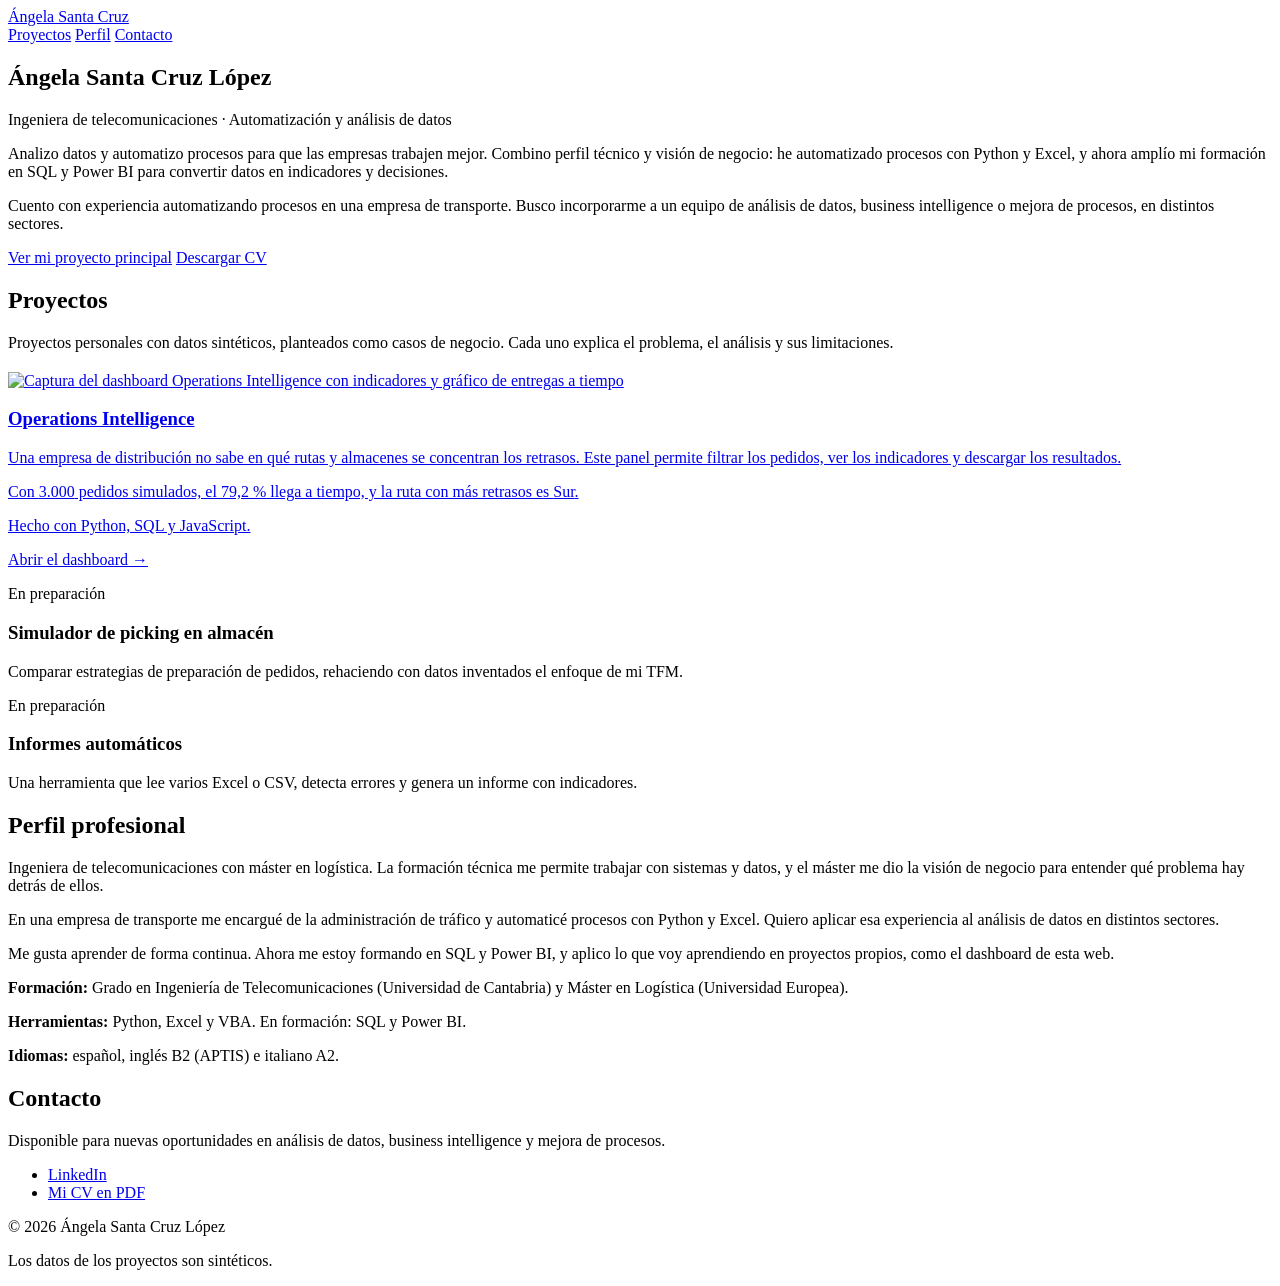
==== index.html @ db22ecf0 "Add files via upload" ====
<!doctype html>
<html lang="es">
<head>
  <meta charset="utf-8">
  <meta name="viewport" content="width=device-width, initial-scale=1">
  <title>Ángela Santa Cruz López · Ingeniera de telecomunicaciones | Análisis de datos y automatización</title>
  <meta name="description" content="Portfolio de Ángela Santa Cruz López: ingeniera de telecomunicaciones con máster en logística. Análisis de datos, automatización de procesos y business intelligence.">
  <link rel="preconnect" href="https://fonts.googleapis.com">
  <link rel="preconnect" href="https://fonts.gstatic.com" crossorigin>
  <link href="https://fonts.googleapis.com/css2?family=Source+Sans+3:wght@400;600;700&display=swap" rel="stylesheet">
  <link rel="stylesheet" href="assets/css/style.css">
</head>
<body>

<header class="top">
  <div class="wrap">
    <a class="brand" href="index.html">Ángela Santa Cruz</a>
    <nav>
      <a href="#proyectos">Proyectos</a>
      <a href="#perfil">Perfil</a>
      <a href="#contacto">Contacto</a>
    </nav>
  </div>
</header>

<main>
  <div class="wrap narrow">

    <section class="intro">
      <!-- Pon tu foto en assets/img/foto.jpg. Si no existe, esta imagen desaparece sola. -->
      <img class="photo" src="assets/img/foto.jpg" alt="Foto de Ángela" onerror="this.remove()">
      <div>
        <h1>Ángela Santa Cruz López</h1>
        <p class="role">Ingeniera de telecomunicaciones · Automatización y análisis de datos</p>
        <p class="lead">Analizo datos y automatizo procesos para que las empresas trabajen mejor. Combino perfil técnico y visión de negocio: he automatizado procesos con Python y Excel, y ahora amplío mi formación en SQL y Power BI para convertir datos en indicadores y decisiones.</p>
        <p>Cuento con experiencia automatizando procesos en una empresa de transporte. Busco incorporarme a un equipo de análisis de datos, business intelligence o mejora de procesos, en distintos sectores.</p>
        <div class="btn-row">
          <a class="btn primary" href="operations.html">Ver mi proyecto principal</a>
          <a class="btn" href="cv.pdf">Descargar CV</a>
        </div>
      </div>
    </section>

    <section class="block" id="proyectos">
      <h2>Proyectos</h2>
      <p class="sub" style="margin-bottom:20px">Proyectos personales con datos sintéticos, planteados como casos de negocio. Cada uno explica el problema, el análisis y sus limitaciones.</p>

      <a class="card featured" href="operations.html">
        <img src="assets/img/dashboard.png" alt="Captura del dashboard Operations Intelligence con indicadores y gráfico de entregas a tiempo">
        <div class="body">
          <h3>Operations Intelligence</h3>
          <p>Una empresa de distribución no sabe en qué rutas y almacenes se concentran los retrasos. Este panel permite filtrar los pedidos, ver los indicadores y descargar los resultados.</p>
          <p>Con <span id="fig-orders">3.000</span> pedidos simulados, el <span id="fig-ontime">79,2 %</span> llega a tiempo, y la ruta con más retrasos es <span id="fig-worst">Sur</span>.</p>
          <p class="tools">Hecho con Python, SQL y JavaScript.</p>
          <p class="more" style="margin-top:12px">Abrir el dashboard →</p>
        </div>
      </a>

      <div class="grid-2">
        <div class="card soon">
          <div class="body">
            <span class="badge">En preparación</span>
            <h3>Simulador de picking en almacén</h3>
            <p class="muted">Comparar estrategias de preparación de pedidos, rehaciendo con datos inventados el enfoque de mi TFM.</p>
          </div>
        </div>
        <div class="card soon">
          <div class="body">
            <span class="badge">En preparación</span>
            <h3>Informes automáticos</h3>
            <p class="muted">Una herramienta que lee varios Excel o CSV, detecta errores y genera un informe con indicadores.</p>
          </div>
        </div>
      </div>
    </section>

    <section class="block" id="perfil">
      <h2>Perfil profesional</h2>
      <div class="prose">
        <p>Ingeniera de telecomunicaciones con máster en logística. La formación técnica me permite trabajar con sistemas y datos, y el máster me dio la visión de negocio para entender qué problema hay detrás de ellos.</p>
        <p>En una empresa de transporte me encargué de la administración de tráfico y automaticé procesos con Python y Excel. Quiero aplicar esa experiencia al análisis de datos en distintos sectores.</p>
        <p>Me gusta aprender de forma continua. Ahora me estoy formando en SQL y Power BI, y aplico lo que voy aprendiendo en proyectos propios, como el dashboard de esta web.</p>
        <p><b>Formación:</b> Grado en Ingeniería de Telecomunicaciones (Universidad de Cantabria) y Máster en Logística (Universidad Europea).</p>
        <p><b>Herramientas:</b> Python, Excel y VBA. En formación: SQL y Power BI.</p>
        <p><b>Idiomas:</b> español, inglés B2 (APTIS) e italiano A2.</p>
      </div>
    </section>

    <section class="block" id="contacto">
      <h2>Contacto</h2>
      <p class="muted" style="margin:0 0 6px">Disponible para nuevas oportunidades en análisis de datos, business intelligence y mejora de procesos.</p>
      <ul class="contact-list">
        <!-- TODO: sustituye los # por tus enlaces reales -->
        <li><a href="#" id="link-linkedin">LinkedIn</a></li>
        <li><a href="cv.pdf">Mi CV en PDF</a></li>
      </ul>
    </section>

  </div>
</main>

<footer>
  <div class="wrap narrow">
    <p>© 2026 Ángela Santa Cruz López</p>
    <p>Los datos de los proyectos son sintéticos.</p>
  </div>
</footer>

<script src="data/orders.js"></script>
<script src="assets/js/home.js"></script>
</body>
</html>
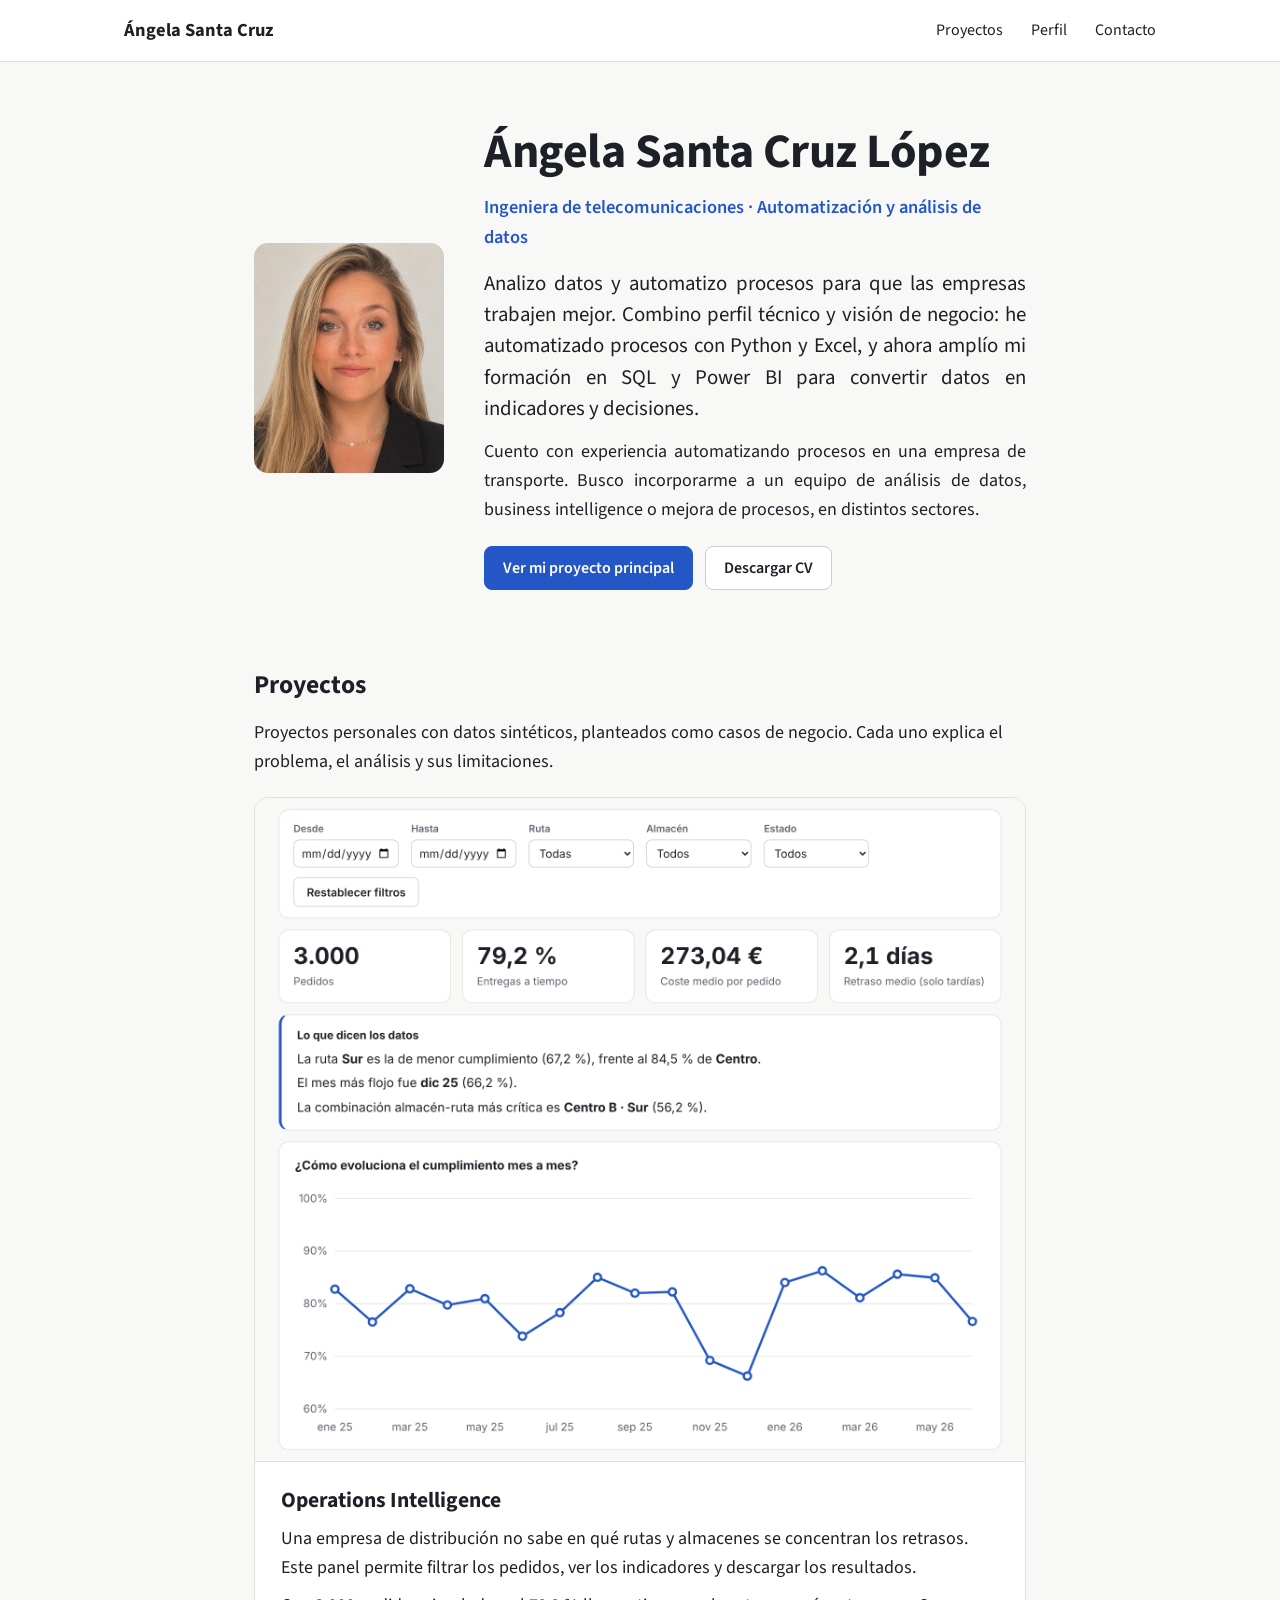
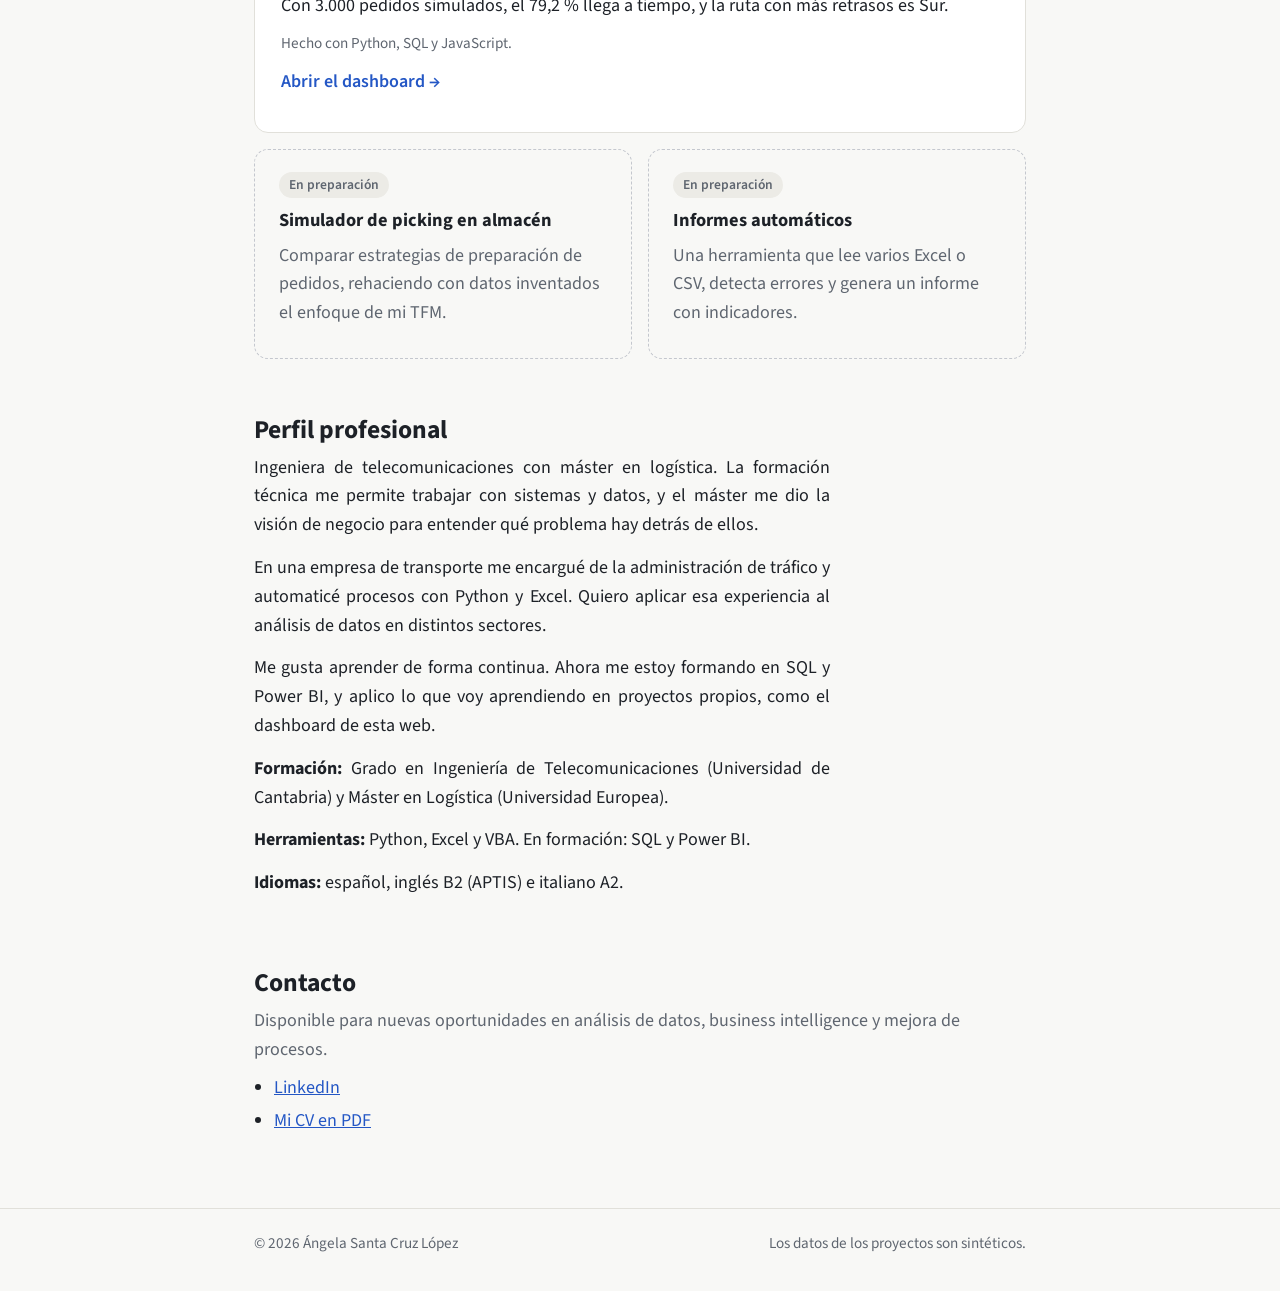
==== commit e7092898: "Add files via upload" ====
--- a/index.html
+++ b/index.html
@@ -8,7 +8,7 @@
   <link rel="preconnect" href="https://fonts.googleapis.com">
   <link rel="preconnect" href="https://fonts.gstatic.com" crossorigin>
   <link href="https://fonts.googleapis.com/css2?family=Source+Sans+3:wght@400;600;700&display=swap" rel="stylesheet">
-  <link rel="stylesheet" href="assets/css/style.css">
+  <link rel="stylesheet" href="style.css">
 </head>
 <body>
 
@@ -27,8 +27,8 @@
   <div class="wrap narrow">
 
     <section class="intro">
-      <!-- Pon tu foto en assets/img/foto.jpg. Si no existe, esta imagen desaparece sola. -->
-      <img class="photo" src="assets/img/foto.jpg" alt="Foto de Ángela" onerror="this.remove()">
+      <!-- Pon tu foto en foto.jpg. Si no existe, esta imagen desaparece sola. -->
+      <img class="photo" src="foto.jpg" alt="Foto de Ángela" onerror="this.remove()">
       <div>
         <h1>Ángela Santa Cruz López</h1>
         <p class="role">Ingeniera de telecomunicaciones · Automatización y análisis de datos</p>
@@ -46,7 +46,7 @@
       <p class="sub" style="margin-bottom:20px">Proyectos personales con datos sintéticos, planteados como casos de negocio. Cada uno explica el problema, el análisis y sus limitaciones.</p>
 
       <a class="card featured" href="operations.html">
-        <img src="assets/img/dashboard.png" alt="Captura del dashboard Operations Intelligence con indicadores y gráfico de entregas a tiempo">
+        <img src="dashboard.png" alt="Captura del dashboard Operations Intelligence con indicadores y gráfico de entregas a tiempo">
         <div class="body">
           <h3>Operations Intelligence</h3>
           <p>Una empresa de distribución no sabe en qué rutas y almacenes se concentran los retrasos. Este panel permite filtrar los pedidos, ver los indicadores y descargar los resultados.</p>
@@ -106,7 +106,7 @@
   </div>
 </footer>
 
-<script src="data/orders.js"></script>
-<script src="assets/js/home.js"></script>
+<script src="orders.js"></script>
+<script src="home.js"></script>
 </body>
 </html>
--- a/style.css
+++ b/style.css
@@ -0,0 +1,175 @@
+/* ============================================================
+   Portfolio · Ángela Santa Cruz
+   Sencillo y legible: una sola familia tipográfica, títulos en
+   frase normal, tarjetas claras. El dashboard sigue el aspecto
+   de un panel de análisis real.
+   ============================================================ */
+
+:root {
+  --bg: #f8f8f6;
+  --card: #ffffff;
+  --ink: #1d2127;
+  --muted: #5f6670;
+  --rule: #e1e0da;
+  --blue: #2457c5;
+  --blue-soft: #e9effb;
+  --orange: #d9532b;
+  --font: "Source Sans 3", "Segoe UI", system-ui, -apple-system, Roboto, Arial, sans-serif;
+}
+
+* { box-sizing: border-box; }
+html { scroll-behavior: smooth; }
+
+body {
+  margin: 0;
+  background: var(--bg);
+  color: var(--ink);
+  font: 18px/1.6 var(--font);
+  -webkit-font-smoothing: antialiased;
+}
+
+a { color: var(--blue); }
+a:hover { text-decoration-thickness: 2px; }
+::selection { background: var(--blue-soft); }
+
+.wrap { max-width: 1080px; margin: 0 auto; padding: 0 24px; }
+.narrow { max-width: 820px; }
+.muted { color: var(--muted); }
+
+/* ---------- Cabecera ---------- */
+.top { background: var(--card); border-bottom: 1px solid var(--rule); }
+.top .wrap {
+  display: flex; align-items: center; justify-content: space-between;
+  gap: 20px; flex-wrap: wrap; padding-top: 16px; padding-bottom: 16px;
+}
+.brand { font-weight: 700; font-size: 1.15rem; color: var(--ink); text-decoration: none; }
+.top nav a {
+  color: var(--ink); text-decoration: none; margin-left: 24px; font-size: 1rem;
+  padding: 4px 0; border-bottom: 2px solid transparent;
+}
+.top nav a:hover, .top nav a[aria-current] { border-bottom-color: var(--blue); }
+
+/* ---------- Botones ---------- */
+.btn {
+  display: inline-block; font: 600 1rem var(--font); text-decoration: none;
+  padding: 10px 18px; border-radius: 8px; border: 1px solid #c9ccd2;
+  background: var(--card); color: var(--ink); cursor: pointer;
+}
+.btn:hover { border-color: var(--ink); }
+.btn.primary { background: var(--blue); border-color: var(--blue); color: #fff; }
+.btn.primary:hover { background: #1b45a0; border-color: #1b45a0; }
+.btn:focus-visible, .field input:focus, .field select:focus { outline: 3px solid #9db8ee; outline-offset: 1px; }
+.btn-row { display: flex; gap: 12px; flex-wrap: wrap; margin-top: 22px; }
+
+/* ---------- Presentación ---------- */
+.intro { display: flex; gap: 40px; align-items: center; padding: 64px 0 24px; }
+.photo { width: 190px; height: 230px; object-fit: cover; border-radius: 14px; flex: none; background: var(--rule); }
+.intro h1 { font-size: clamp(2.2rem, 5vw, 3rem); line-height: 1.1; margin: 0 0 14px; font-weight: 700; letter-spacing: -.01em; }
+.intro .role { font-size: 1.15rem; font-weight: 600; color: var(--blue); margin: 0 0 16px; }
+.intro .lead { font-size: 1.3rem; line-height: 1.5; margin: 0 0 14px; }
+.intro p { margin: 0 0 12px; }
+
+/* Texto justificado en presentación y perfil */
+.intro .lead, .intro p:not(.role), .prose p { text-align: justify; hyphens: auto; -webkit-hyphens: auto; }
+
+/* ---------- Secciones ---------- */
+section.block { padding: 56px 0 0; }
+section.block h2 { font-size: 1.6rem; line-height: 1.2; margin: 0 0 8px; font-weight: 700; }
+section.block > .wrap > p.sub { margin: 0 0 24px; color: var(--muted); }
+
+.card { background: var(--card); border: 1px solid var(--rule); border-radius: 14px; overflow: hidden; }
+.card.featured { display: block; color: inherit; text-decoration: none; transition: box-shadow .15s, border-color .15s; }
+.card.featured:hover { border-color: #b9bec8; box-shadow: 0 6px 24px rgba(20, 30, 50, .08); }
+.card.featured img { display: block; width: 100%; height: auto; border-bottom: 1px solid var(--rule); }
+.card .body { padding: 22px 26px 26px; }
+.card h3 { font-size: 1.35rem; margin: 0 0 6px; font-weight: 700; }
+.card p { margin: 0 0 10px; }
+.card .more { color: var(--blue); font-weight: 600; }
+.card .tools { color: var(--muted); font-size: .95rem; margin: 0; }
+
+.grid-2 { display: grid; grid-template-columns: 1fr 1fr; gap: 16px; margin-top: 16px; }
+.card.soon { background: transparent; border-style: dashed; border-color: #c4c7ce; }
+.card.soon .body { padding: 20px 24px; }
+.card.soon h3 { font-size: 1.15rem; }
+.badge { display: inline-block; font-size: .85rem; font-weight: 600; color: var(--muted); background: #ecebe6; border-radius: 999px; padding: 2px 10px; margin-bottom: 8px; }
+
+.prose p { margin: 0 0 14px; max-width: 64ch; }
+.contact-list { padding-left: 20px; margin: 10px 0 0; }
+.contact-list li { margin: 4px 0; }
+
+footer { margin-top: 72px; border-top: 1px solid var(--rule); padding: 22px 0 36px; color: var(--muted); font-size: .95rem; }
+footer .wrap { display: flex; justify-content: space-between; gap: 16px; flex-wrap: wrap; }
+footer p { margin: 0; }
+
+/* ============================================================
+   DASHBOARD
+   ============================================================ */
+.page-head { padding: 40px 0 8px; }
+.page-head h1 { font-size: clamp(1.9rem, 4vw, 2.5rem); margin: 0 0 12px; font-weight: 700; letter-spacing: -.01em; }
+.page-head p { max-width: 70ch; margin: 0 0 10px; }
+.notice { background: var(--blue-soft); border-radius: 10px; padding: 12px 16px; font-size: .97rem; max-width: 70ch; margin-top: 16px !important; }
+
+.filters {
+  display: flex; flex-wrap: wrap; gap: 14px 18px; align-items: flex-end;
+  padding: 16px 20px; margin-top: 22px;
+  background: var(--card); border: 1px solid var(--rule); border-radius: 14px;
+}
+.field { display: flex; flex-direction: column; gap: 4px; }
+.field label { font-size: .88rem; font-weight: 600; color: var(--muted); }
+.field input, .field select {
+  font: 1rem var(--font); color: var(--ink); background: #fff;
+  border: 1px solid #c9ccd2; border-radius: 8px; padding: 8px 10px; min-width: 150px;
+}
+
+.kpis { display: grid; grid-template-columns: repeat(4, 1fr); gap: 16px; margin-top: 16px; }
+.kpi { background: var(--card); border: 1px solid var(--rule); border-radius: 14px; padding: 18px 20px; }
+.kpi b { display: block; font-size: clamp(1.7rem, 3vw, 2.3rem); font-weight: 700; line-height: 1.1; font-variant-numeric: tabular-nums; }
+.kpi span { display: block; margin-top: 6px; font-size: .95rem; color: var(--muted); }
+
+.insight { margin-top: 16px; background: var(--card); border: 1px solid var(--rule); border-left: 4px solid var(--blue); border-radius: 14px; padding: 16px 22px; }
+.insight h3 { margin: 0 0 8px; font-size: 1rem; }
+.insight p { margin: 0 0 6px; }
+.insight p:last-child { margin: 0; }
+
+.charts { display: grid; grid-template-columns: 1fr 1fr; gap: 16px; margin-top: 16px; }
+.panel { background: var(--card); border: 1px solid var(--rule); border-radius: 14px; padding: 20px 22px 14px; }
+.panel.wide { grid-column: 1 / -1; }
+.panel h3 { font-size: 1.1rem; margin: 0 0 14px; font-weight: 700; }
+.panel svg { width: 100%; height: auto; display: block; overflow: visible; }
+.empty { padding: 40px 0; color: var(--muted); font-style: italic; }
+
+svg .tick { font: 12px var(--font); fill: var(--muted); }
+svg .lab { font: 14px var(--font); fill: var(--ink); }
+svg .val { font: 600 13px var(--font); fill: var(--ink); }
+svg .grid { stroke: #e7e6e1; stroke-width: 1; }
+svg .line { fill: none; stroke: var(--blue); stroke-width: 2.5; stroke-linejoin: round; }
+svg .dot { fill: #fff; stroke: var(--blue); stroke-width: 2.5; }
+svg .dot:hover { fill: var(--blue); }
+svg .track { fill: #eeede8; }
+svg .bar { fill: var(--blue); }
+svg .bar.worst { fill: var(--orange); }
+svg .avg { stroke: var(--ink); stroke-dasharray: 3 3; stroke-width: 1; }
+svg .cell-t { font: 600 13px var(--font); }
+
+.table-wrap { overflow-x: auto; }
+table { border-collapse: collapse; width: 100%; font-size: .95rem; font-variant-numeric: tabular-nums; }
+th { text-align: left; font-weight: 600; color: var(--muted); font-size: .88rem; padding: 8px 14px 8px 0; border-bottom: 2px solid var(--rule); white-space: nowrap; }
+td { padding: 8px 14px 8px 0; border-bottom: 1px solid var(--rule); white-space: nowrap; }
+td.num, th.num { text-align: right; }
+td.late { color: var(--orange); font-weight: 600; }
+.table-actions { display: flex; gap: 12px; flex-wrap: wrap; margin: 16px 0 6px; }
+.count { color: var(--muted); font-weight: 400; font-size: .95rem; margin-left: 8px; }
+
+.method dl { margin: 0; }
+.method dt { font-weight: 700; margin-top: 12px; }
+.method dd { margin: 2px 0 0; color: var(--muted); max-width: 72ch; }
+
+/* ---------- Móvil ---------- */
+@media (max-width: 800px) {
+  body { font-size: 17px; }
+  .intro { flex-direction: column; align-items: flex-start; gap: 22px; padding-top: 36px; }
+  .photo { width: 140px; height: 170px; }
+  .grid-2, .charts { grid-template-columns: 1fr; }
+  .kpis { grid-template-columns: 1fr 1fr; }
+  .top nav a { margin: 0 18px 0 0; }
+}
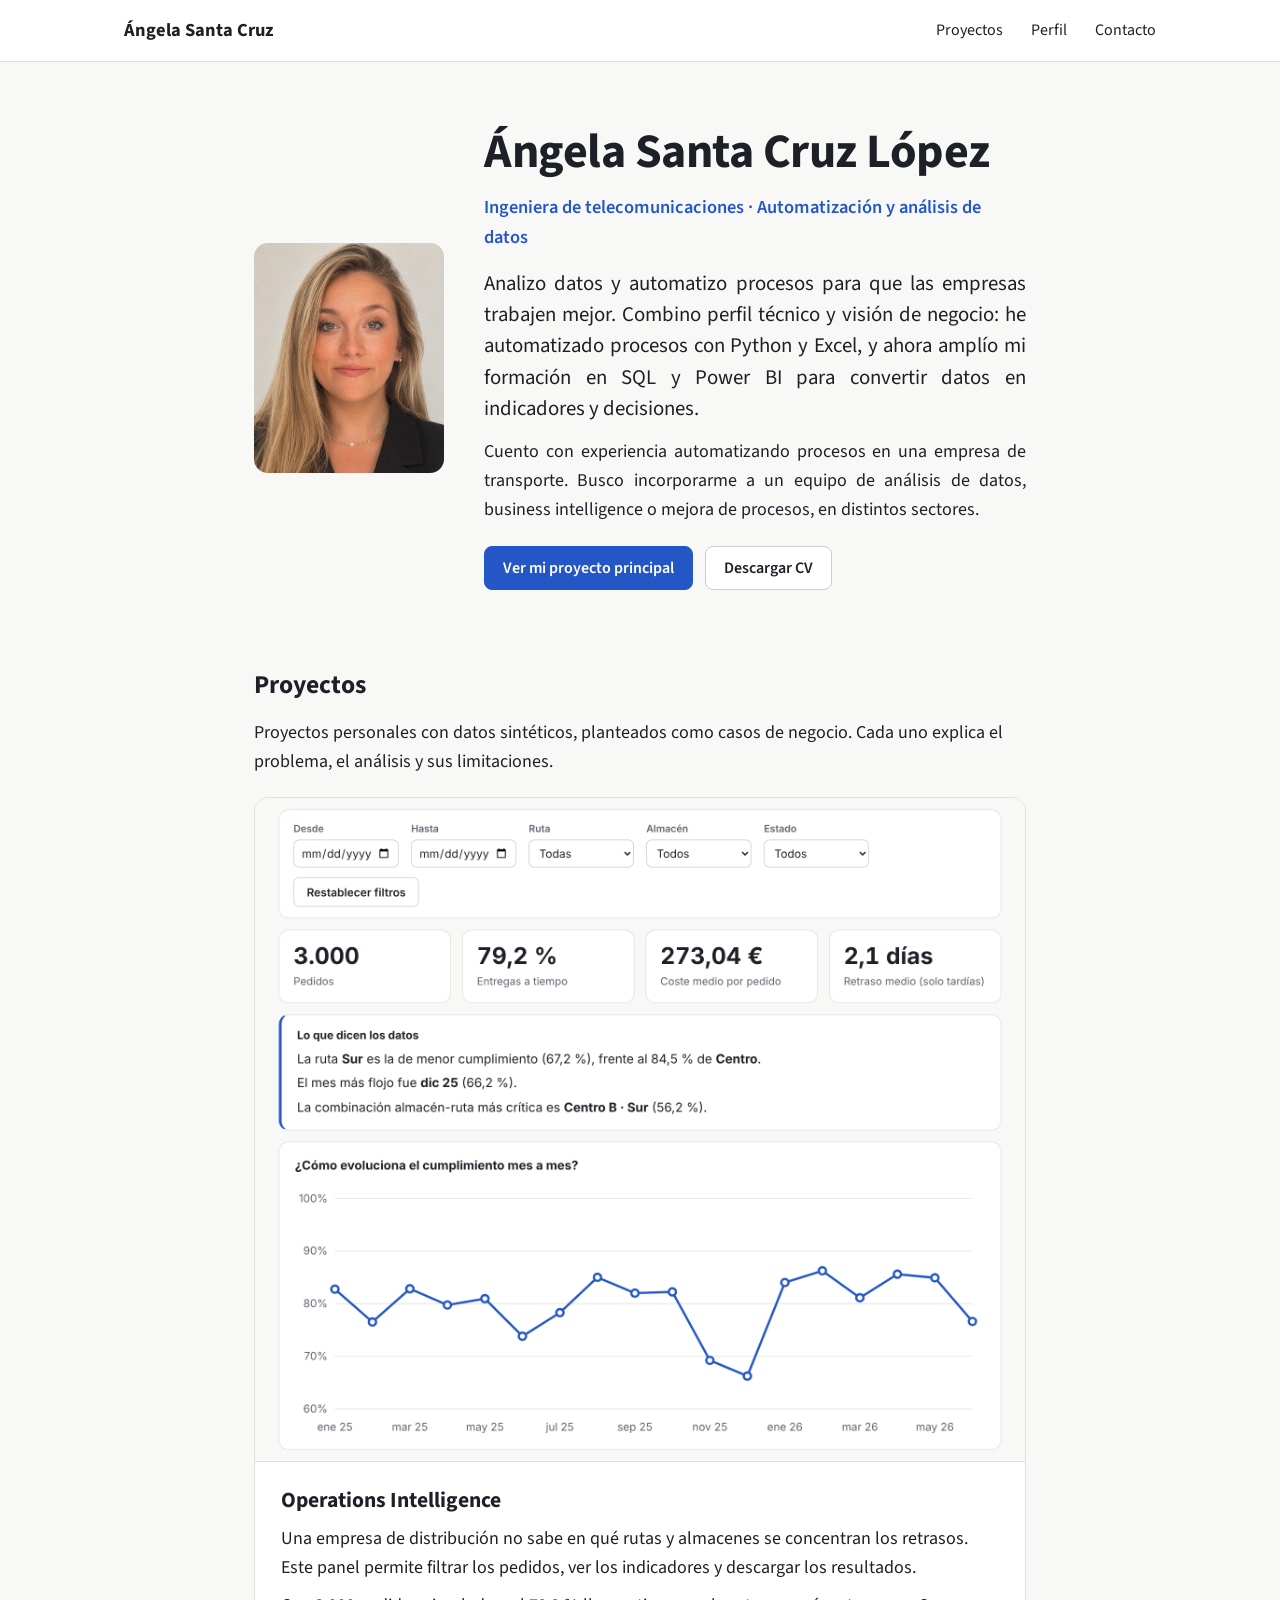
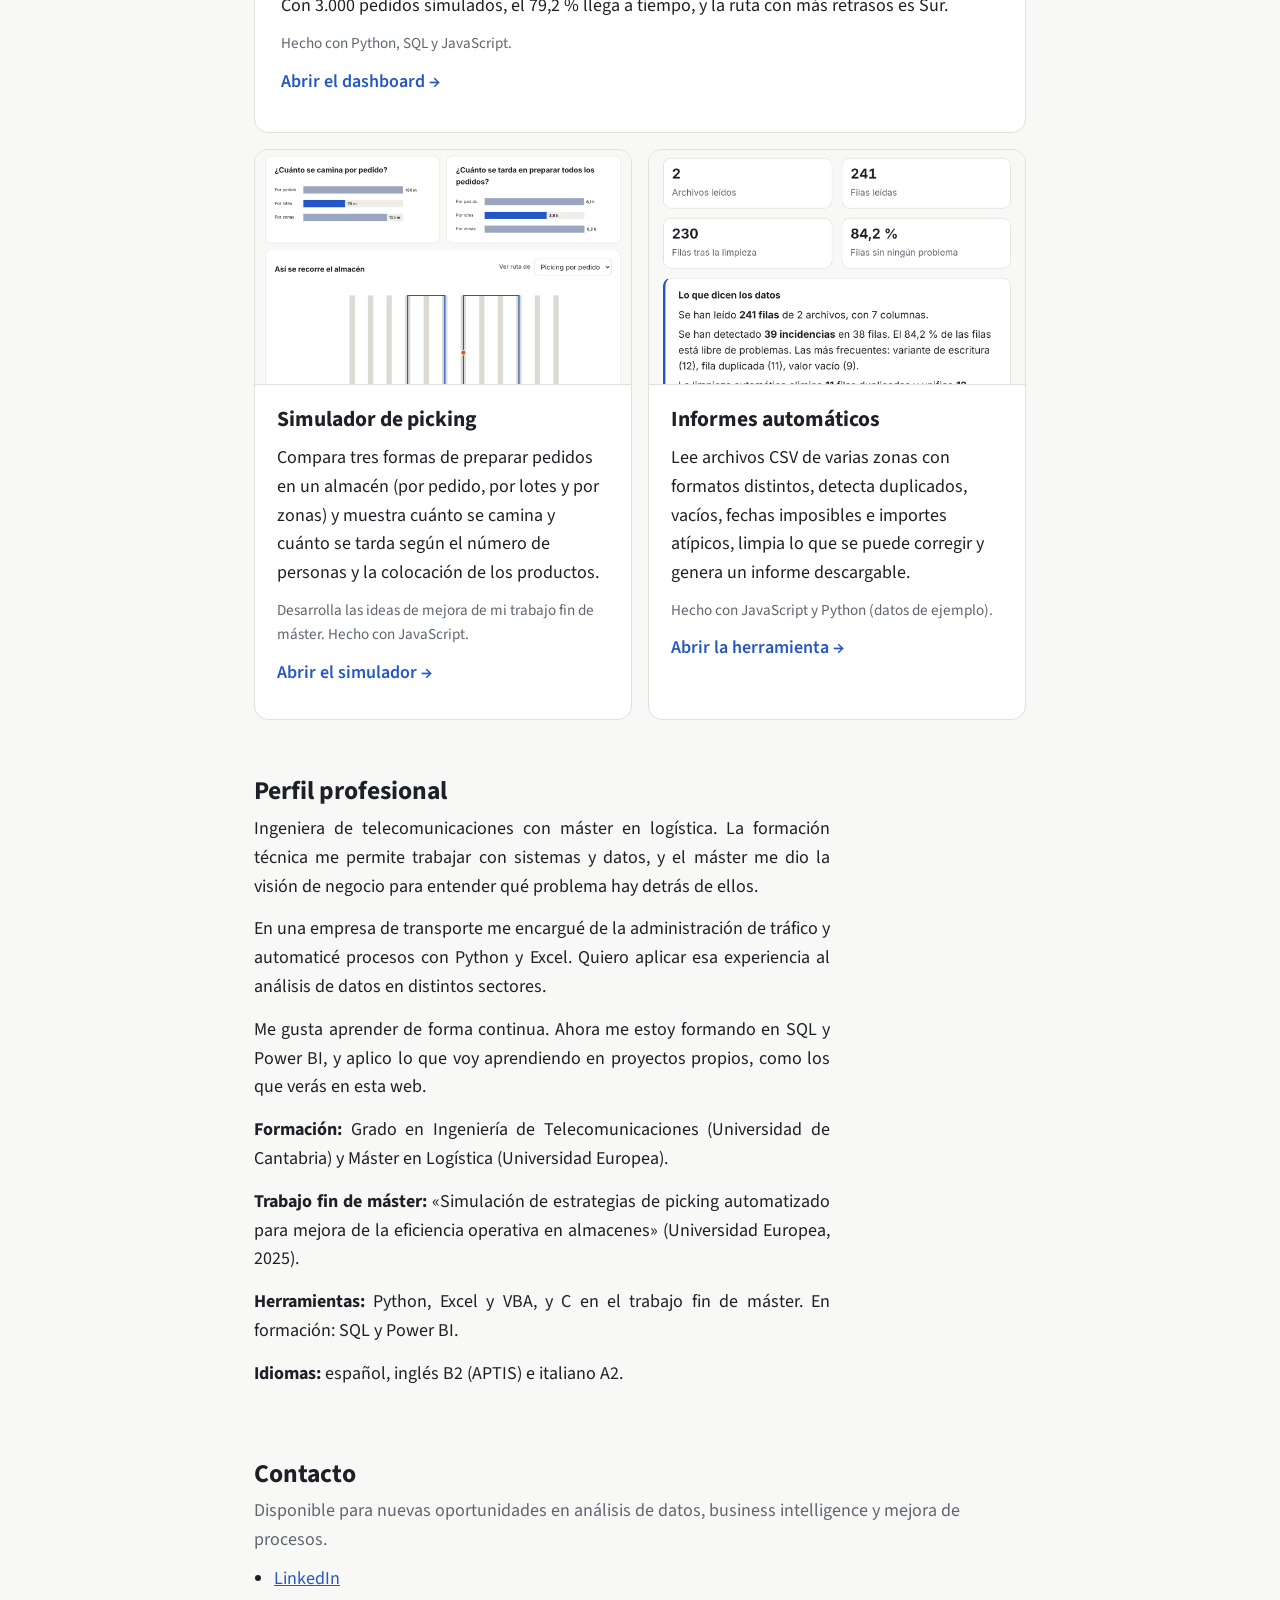
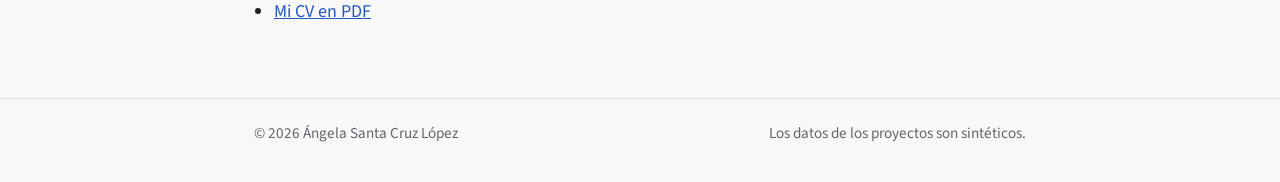
==== commit f3fd1f9a: "Add files via upload" ====
--- a/index.html
+++ b/index.html
@@ -57,20 +57,24 @@
       </a>
 
       <div class="grid-2">
-        <div class="card soon">
+        <a class="card featured" href="picking.html">
+          <img src="picking.png" alt="Captura del simulador de picking con los parámetros y la comparación entre estrategias">
           <div class="body">
-            <span class="badge">En preparación</span>
-            <h3>Simulador de picking en almacén</h3>
-            <p class="muted">Comparar estrategias de preparación de pedidos, rehaciendo con datos inventados el enfoque de mi TFM.</p>
+            <h3>Simulador de picking</h3>
+            <p>Compara tres formas de preparar pedidos en un almacén (por pedido, por lotes y por zonas) y muestra cuánto se camina y cuánto se tarda según el número de personas y la colocación de los productos.</p>
+            <p class="tools">Desarrolla las ideas de mejora de mi trabajo fin de máster. Hecho con JavaScript.</p>
+            <p class="more" style="margin-top:12px">Abrir el simulador →</p>
           </div>
-        </div>
-        <div class="card soon">
+        </a>
+        <a class="card featured" href="informes.html">
+          <img src="informes.png" alt="Captura de la herramienta de informes con el resumen de incidencias detectadas">
           <div class="body">
-            <span class="badge">En preparación</span>
             <h3>Informes automáticos</h3>
-            <p class="muted">Una herramienta que lee varios Excel o CSV, detecta errores y genera un informe con indicadores.</p>
+            <p>Lee archivos CSV de varias zonas con formatos distintos, detecta duplicados, vacíos, fechas imposibles e importes atípicos, limpia lo que se puede corregir y genera un informe descargable.</p>
+            <p class="tools">Hecho con JavaScript y Python (datos de ejemplo).</p>
+            <p class="more" style="margin-top:12px">Abrir la herramienta →</p>
           </div>
-        </div>
+        </a>
       </div>
     </section>
 
@@ -79,9 +83,10 @@
       <div class="prose">
         <p>Ingeniera de telecomunicaciones con máster en logística. La formación técnica me permite trabajar con sistemas y datos, y el máster me dio la visión de negocio para entender qué problema hay detrás de ellos.</p>
         <p>En una empresa de transporte me encargué de la administración de tráfico y automaticé procesos con Python y Excel. Quiero aplicar esa experiencia al análisis de datos en distintos sectores.</p>
-        <p>Me gusta aprender de forma continua. Ahora me estoy formando en SQL y Power BI, y aplico lo que voy aprendiendo en proyectos propios, como el dashboard de esta web.</p>
+        <p>Me gusta aprender de forma continua. Ahora me estoy formando en SQL y Power BI, y aplico lo que voy aprendiendo en proyectos propios, como los que verás en esta web.</p>
         <p><b>Formación:</b> Grado en Ingeniería de Telecomunicaciones (Universidad de Cantabria) y Máster en Logística (Universidad Europea).</p>
-        <p><b>Herramientas:</b> Python, Excel y VBA. En formación: SQL y Power BI.</p>
+        <p><b>Trabajo fin de máster:</b> «Simulación de estrategias de picking automatizado para mejora de la eficiencia operativa en almacenes» (Universidad Europea, 2025).</p>
+        <p><b>Herramientas:</b> Python, Excel y VBA, y C en el trabajo fin de máster. En formación: SQL y Power BI.</p>
         <p><b>Idiomas:</b> español, inglés B2 (APTIS) e italiano A2.</p>
       </div>
     </section>
@@ -90,8 +95,7 @@
       <h2>Contacto</h2>
       <p class="muted" style="margin:0 0 6px">Disponible para nuevas oportunidades en análisis de datos, business intelligence y mejora de procesos.</p>
       <ul class="contact-list">
-        <!-- TODO: sustituye los # por tus enlaces reales -->
-        <li><a href="#" id="link-linkedin">LinkedIn</a></li>
+        <li><a href="https://www.linkedin.com/in/%C3%A1ngela-santa-cruz-95ba89293/" target="_blank" rel="noopener" id="link-linkedin">LinkedIn</a></li>
         <li><a href="cv.pdf">Mi CV en PDF</a></li>
       </ul>
     </section>
--- a/style.css
+++ b/style.css
@@ -173,3 +173,63 @@
   .kpis { grid-template-columns: 1fr 1fr; }
   .top nav a { margin: 0 18px 0 0; }
 }
+
+/* ============================================================
+   Elementos añadidos para los proyectos 2 y 3
+   ============================================================ */
+.small { font-size: .9rem; }
+.panel-head { display: flex; justify-content: space-between; align-items: flex-end; gap: 16px; flex-wrap: wrap; margin-bottom: 10px; }
+.panel-head h3 { margin: 0; }
+.field.inline { flex-direction: row; align-items: center; gap: 10px; }
+.field.inline label { white-space: nowrap; }
+.field input[type="range"] { min-width: 170px; padding: 0; accent-color: var(--blue); }
+.field label b { color: var(--ink); }
+.map { max-width: 600px; margin: 0 auto; }
+svg .bar.base { fill: #9aa6bd; }
+
+/* zona para soltar archivos */
+.drop {
+  display: block; margin-top: 22px; text-align: center; cursor: pointer;
+  background: var(--card); border: 2px dashed #b9bec8; border-radius: 14px; padding: 30px 20px;
+}
+.drop:hover, .drop.over { border-color: var(--blue); background: var(--blue-soft); }
+.drop b { font-size: 1.1rem; display: block; margin-bottom: 4px; }
+.drop input { position: absolute; width: 1px; height: 1px; opacity: 0; }
+.drop:focus-within { outline: 3px solid #9db8ee; outline-offset: 2px; }
+
+.file-list { list-style: none; padding: 0; margin: 12px 0 0; }
+.file-list li { display: flex; justify-content: space-between; gap: 12px; padding: 8px 0; border-bottom: 1px solid var(--rule); font-size: .97rem; }
+.file-list li.bad { color: var(--orange); }
+
+.checks { list-style: none; padding: 0; margin: 0; }
+.checks li { display: grid; grid-template-columns: 26px 1fr auto; gap: 10px; padding: 10px 0; border-bottom: 1px solid var(--rule); align-items: baseline; }
+.checks .ico { font-weight: 700; }
+.checks .ok .ico { color: #2a8a6a; }
+.checks .warn .ico { color: #c08a1a; }
+.checks .err .ico { color: var(--orange); }
+.checks .n { font-variant-numeric: tabular-nums; font-weight: 600; }
+.checks small { display: block; color: var(--muted); font-size: .9rem; }
+
+.report-actions { display: flex; flex-wrap: wrap; gap: 12px; margin: 18px 0 4px; }
+.hidden { display: none !important; }
+td.wrap-cell { white-space: normal; min-width: 180px; }
+.tag { display: inline-block; font-size: .8rem; font-weight: 600; padding: 1px 8px; border-radius: 999px; background: #ecebe6; }
+.tag.err { background: #fbe4dc; color: #a23a18; }
+.tag.warn { background: #f8efd5; color: #7a5710; }
+.prose-list { margin: 8px 0 0; padding-left: 20px; max-width: 72ch; }
+.prose-list li { margin: 6px 0; }
+
+@media print {
+  .top, footer, .filters, .drop, .report-actions, .no-print { display: none !important; }
+  body { background: #fff; font-size: 14px; }
+  .panel, .kpi, .insight { break-inside: avoid; border-color: #ccc; }
+}
+
+.grid-2 .card.featured img { aspect-ratio: 16 / 10; object-fit: cover; object-position: top left; }
+.grid-2 .card.featured .body { padding: 18px 22px 22px; }
+.kpis > * { min-width: 0; }
+.kpi b { overflow-wrap: anywhere; }
+@media (max-width: 800px) {
+  .kpi b { font-size: 1.45rem; }
+  .kpi { padding: 14px 14px; }
+}
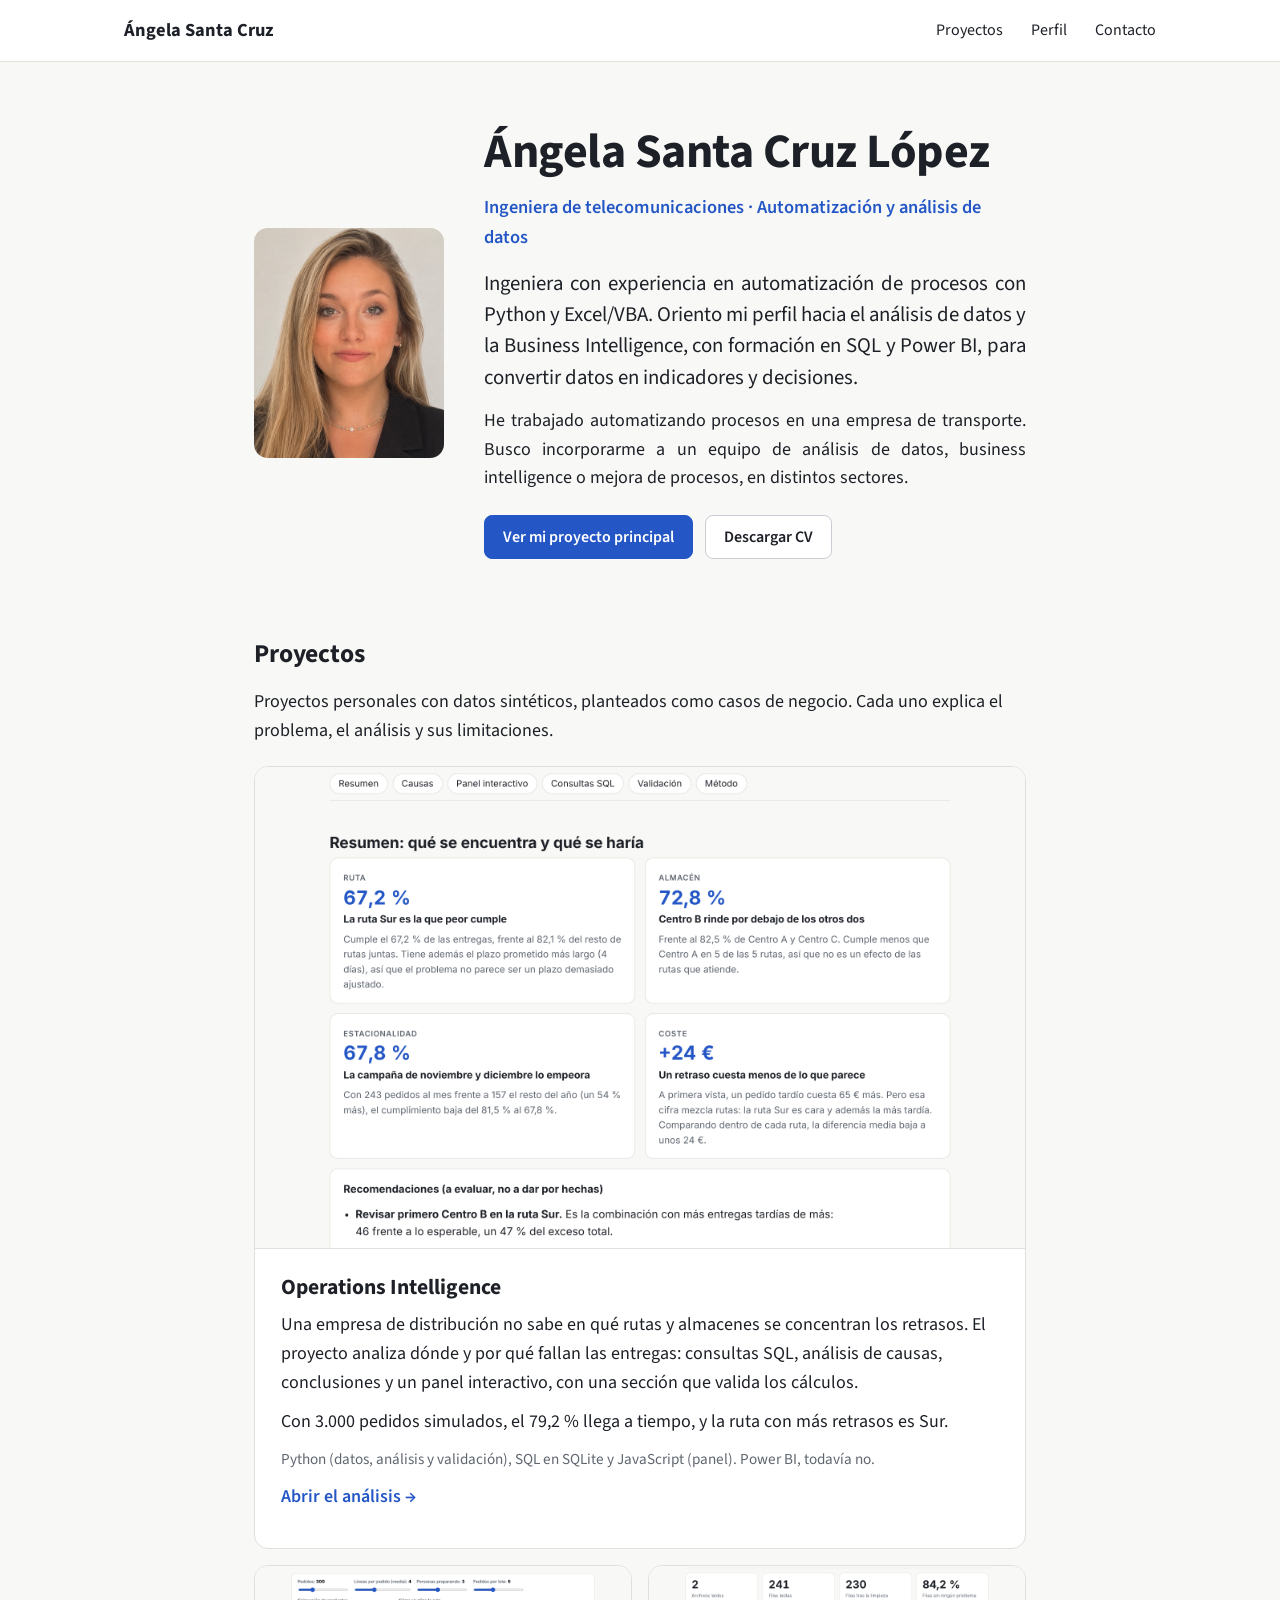
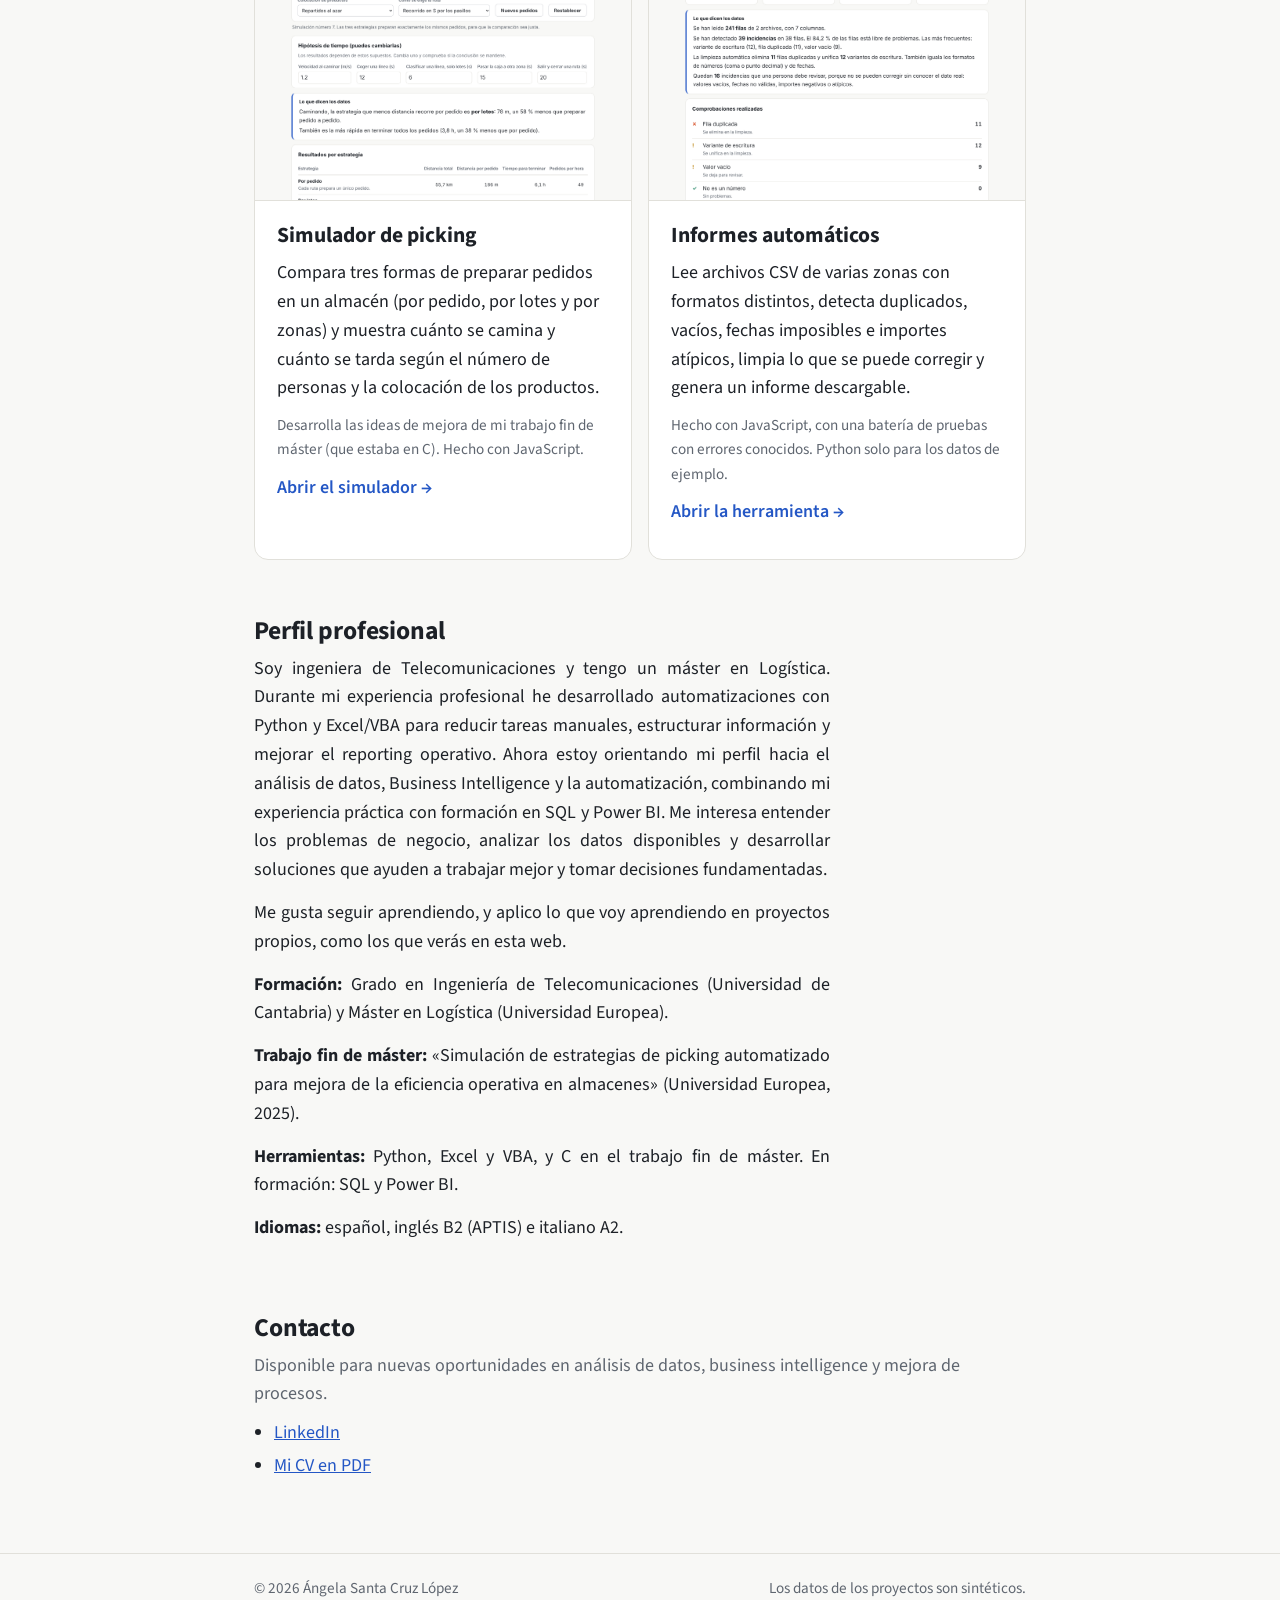
==== commit ee888638: "Add files via upload" ====
--- a/index.html
+++ b/index.html
@@ -32,8 +32,8 @@
       <div>
         <h1>Ángela Santa Cruz López</h1>
         <p class="role">Ingeniera de telecomunicaciones · Automatización y análisis de datos</p>
-        <p class="lead">Analizo datos y automatizo procesos para que las empresas trabajen mejor. Combino perfil técnico y visión de negocio: he automatizado procesos con Python y Excel, y ahora amplío mi formación en SQL y Power BI para convertir datos en indicadores y decisiones.</p>
-        <p>Cuento con experiencia automatizando procesos en una empresa de transporte. Busco incorporarme a un equipo de análisis de datos, business intelligence o mejora de procesos, en distintos sectores.</p>
+        <p class="lead">Ingeniera con experiencia en automatización de procesos con Python y Excel/VBA. Oriento mi perfil hacia el análisis de datos y la Business Intelligence, con formación en SQL y Power BI, para convertir datos en indicadores y decisiones.</p>
+        <p>He trabajado automatizando procesos en una empresa de transporte. Busco incorporarme a un equipo de análisis de datos, business intelligence o mejora de procesos, en distintos sectores.</p>
         <div class="btn-row">
           <a class="btn primary" href="operations.html">Ver mi proyecto principal</a>
           <a class="btn" href="cv.pdf">Descargar CV</a>
@@ -49,10 +49,10 @@
         <img src="dashboard.png" alt="Captura del dashboard Operations Intelligence con indicadores y gráfico de entregas a tiempo">
         <div class="body">
           <h3>Operations Intelligence</h3>
-          <p>Una empresa de distribución no sabe en qué rutas y almacenes se concentran los retrasos. Este panel permite filtrar los pedidos, ver los indicadores y descargar los resultados.</p>
+          <p>Una empresa de distribución no sabe en qué rutas y almacenes se concentran los retrasos. El proyecto analiza dónde y por qué fallan las entregas: consultas SQL, análisis de causas, conclusiones y un panel interactivo, con una sección que valida los cálculos.</p>
           <p>Con <span id="fig-orders">3.000</span> pedidos simulados, el <span id="fig-ontime">79,2 %</span> llega a tiempo, y la ruta con más retrasos es <span id="fig-worst">Sur</span>.</p>
-          <p class="tools">Hecho con Python, SQL y JavaScript.</p>
-          <p class="more" style="margin-top:12px">Abrir el dashboard →</p>
+          <p class="tools">Python (datos, análisis y validación), SQL en SQLite y JavaScript (panel). Power BI, todavía no.</p>
+          <p class="more" style="margin-top:12px">Abrir el análisis →</p>
         </div>
       </a>
 
@@ -62,7 +62,7 @@
           <div class="body">
             <h3>Simulador de picking</h3>
             <p>Compara tres formas de preparar pedidos en un almacén (por pedido, por lotes y por zonas) y muestra cuánto se camina y cuánto se tarda según el número de personas y la colocación de los productos.</p>
-            <p class="tools">Desarrolla las ideas de mejora de mi trabajo fin de máster. Hecho con JavaScript.</p>
+            <p class="tools">Desarrolla las ideas de mejora de mi trabajo fin de máster (que estaba en C). Hecho con JavaScript.</p>
             <p class="more" style="margin-top:12px">Abrir el simulador →</p>
           </div>
         </a>
@@ -71,7 +71,7 @@
           <div class="body">
             <h3>Informes automáticos</h3>
             <p>Lee archivos CSV de varias zonas con formatos distintos, detecta duplicados, vacíos, fechas imposibles e importes atípicos, limpia lo que se puede corregir y genera un informe descargable.</p>
-            <p class="tools">Hecho con JavaScript y Python (datos de ejemplo).</p>
+            <p class="tools">Hecho con JavaScript, con una batería de pruebas con errores conocidos. Python solo para los datos de ejemplo.</p>
             <p class="more" style="margin-top:12px">Abrir la herramienta →</p>
           </div>
         </a>
@@ -81,9 +81,8 @@
     <section class="block" id="perfil">
       <h2>Perfil profesional</h2>
       <div class="prose">
-        <p>Ingeniera de telecomunicaciones con máster en logística. La formación técnica me permite trabajar con sistemas y datos, y el máster me dio la visión de negocio para entender qué problema hay detrás de ellos.</p>
-        <p>En una empresa de transporte me encargué de la administración de tráfico y automaticé procesos con Python y Excel. Quiero aplicar esa experiencia al análisis de datos en distintos sectores.</p>
-        <p>Me gusta aprender de forma continua. Ahora me estoy formando en SQL y Power BI, y aplico lo que voy aprendiendo en proyectos propios, como los que verás en esta web.</p>
+        <p>Soy ingeniera de Telecomunicaciones y tengo un máster en Logística. Durante mi experiencia profesional he desarrollado automatizaciones con Python y Excel/VBA para reducir tareas manuales, estructurar información y mejorar el reporting operativo. Ahora estoy orientando mi perfil hacia el análisis de datos, Business Intelligence y la automatización, combinando mi experiencia práctica con formación en SQL y Power BI. Me interesa entender los problemas de negocio, analizar los datos disponibles y desarrollar soluciones que ayuden a trabajar mejor y tomar decisiones fundamentadas.</p>
+        <p>Me gusta seguir aprendiendo, y aplico lo que voy aprendiendo en proyectos propios, como los que verás en esta web.</p>
         <p><b>Formación:</b> Grado en Ingeniería de Telecomunicaciones (Universidad de Cantabria) y Máster en Logística (Universidad Europea).</p>
         <p><b>Trabajo fin de máster:</b> «Simulación de estrategias de picking automatizado para mejora de la eficiencia operativa en almacenes» (Universidad Europea, 2025).</p>
         <p><b>Herramientas:</b> Python, Excel y VBA, y C en el trabajo fin de máster. En formación: SQL y Power BI.</p>
--- a/style.css
+++ b/style.css
@@ -233,3 +233,40 @@
   .kpi b { font-size: 1.45rem; }
   .kpi { padding: 14px 14px; }
 }
+
+/* ---- Operations Intelligence: análisis ---- */
+.tag.ok { background: #dcf1e8; color: #1d6b50; }
+.chips { display: flex; flex-wrap: wrap; gap: 8px; margin: 18px 0 0; position: sticky; top: 0; z-index: 5; background: var(--bg); padding: 10px 0; border-bottom: 1px solid var(--rule); }
+.chips a { text-decoration: none; padding: 4px 14px; border: 1px solid var(--rule); border-radius: 999px; background: var(--card); font-size: .95rem; color: var(--ink); }
+.chips a:hover { border-color: var(--blue); color: var(--blue); }
+.block { padding-top: 36px; scroll-margin-top: 56px; }
+.block > h2 { font-size: 1.45rem; margin: 0 0 12px; letter-spacing: -.005em; }
+.lead-p { max-width: 74ch; margin: 0 0 16px; text-align: justify; hyphens: auto; }
+.tech { font-size: .97rem; color: var(--muted); max-width: 70ch; }
+.small { font-size: .92rem; }
+.findings { display: grid; grid-template-columns: repeat(2, 1fr); gap: 16px; }
+.finding { background: var(--card); border: 1px solid var(--rule); border-radius: 14px; padding: 18px 22px; min-width: 0; }
+.finding .lab { font-size: .8rem; font-weight: 600; text-transform: uppercase; letter-spacing: .06em; color: var(--muted); }
+.finding b { display: block; font-size: 2rem; line-height: 1.2; color: var(--blue); font-variant-numeric: tabular-nums; }
+.finding h3 { margin: 4px 0 6px; font-size: 1.05rem; }
+.finding p { margin: 0; color: var(--muted); font-size: .98rem; }
+pre.code { background: #1f2430; color: #e7e9ee; border-radius: 10px; padding: 14px 18px; overflow-x: auto; font: 14px/1.55 ui-monospace, "Cascadia Mono", Consolas, Menlo, monospace; margin: 8px 0 14px; }
+pre.code code { font: inherit; }
+code { font-family: ui-monospace, Consolas, Menlo, monospace; font-size: .9em; background: #ecebe6; padding: 1px 5px; border-radius: 4px; }
+pre.code code { background: none; padding: 0; }
+details.query { background: var(--card); border: 1px solid var(--rule); border-radius: 14px; padding: 4px 22px 14px; margin-bottom: 12px; }
+details.query summary { cursor: pointer; font-weight: 700; padding: 12px 0; list-style-position: outside; }
+details.query .qn { display: inline-block; width: 24px; height: 24px; line-height: 24px; text-align: center; border-radius: 50%; background: var(--blue-soft); color: var(--blue); font-size: .85rem; margin-right: 10px; }
+#t-causes td, #t-causes th { padding-right: 10px; }
+@media (max-width: 800px) { .findings { grid-template-columns: 1fr; } .chips { position: static; } }
+.charts > *, .findings > * { min-width: 0; }
+.charts { grid-template-columns: minmax(0,1fr) minmax(0,1fr); }
+@media (max-width: 800px) { .charts { grid-template-columns: minmax(0,1fr); } }
+.filters.flat { background: none; border: 0; padding: 0; box-shadow: none; margin: 0; }
+.field input[type=number] { width: 100%; font: inherit; padding: 6px 8px; border: 1px solid var(--rule); border-radius: 8px; background: #fff; }
+table.dmap td { text-align: center; font-weight: 700; padding: 6px 10px; border: 2px solid var(--card); }
+table.dmap td:first-child { text-align: left; font-weight: 400; background: none; border-bottom: 1px solid var(--rule); }
+table.dmap th { white-space: normal; }
+td.w-single { background: #dbe6fa; color: #1b3f8f; }
+td.w-batch { background: #fbe1d6; color: #9a3a18; }
+td.w-zone { background: #d9efe5; color: #1d6b50; }
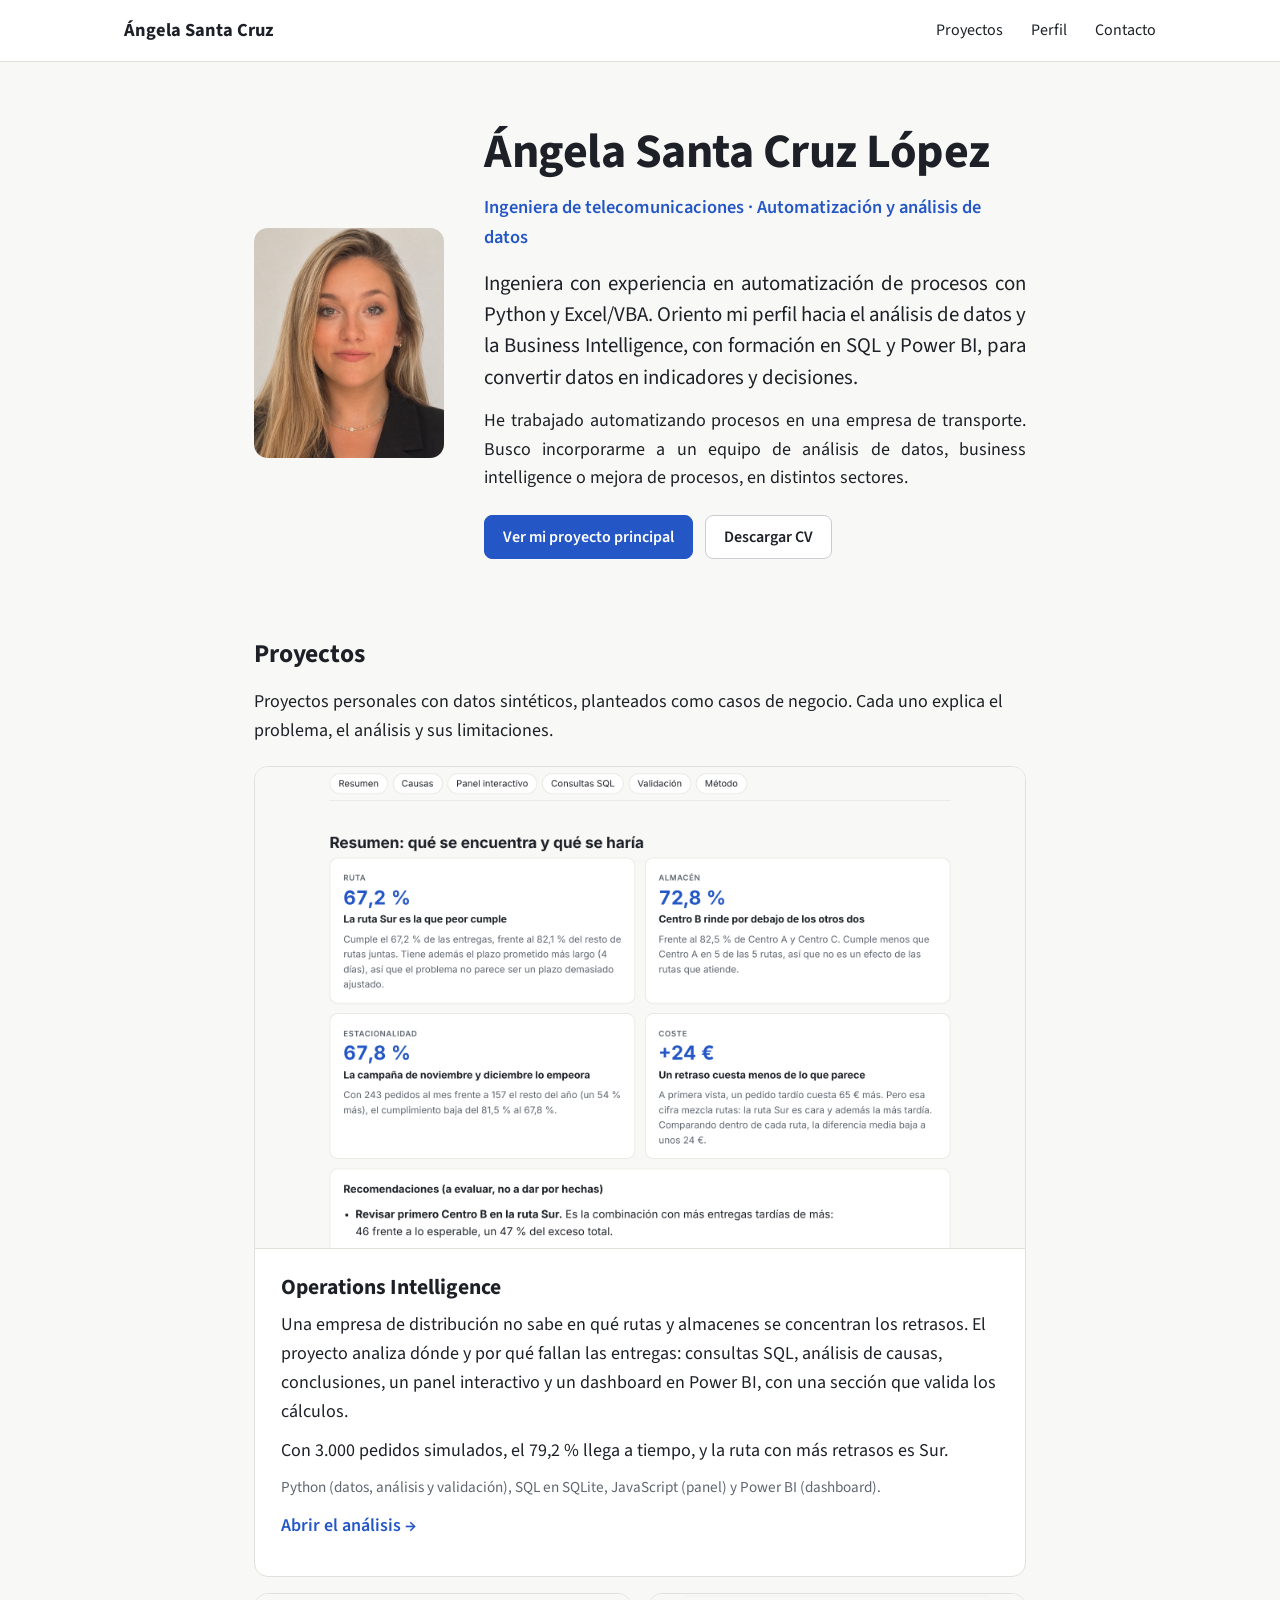
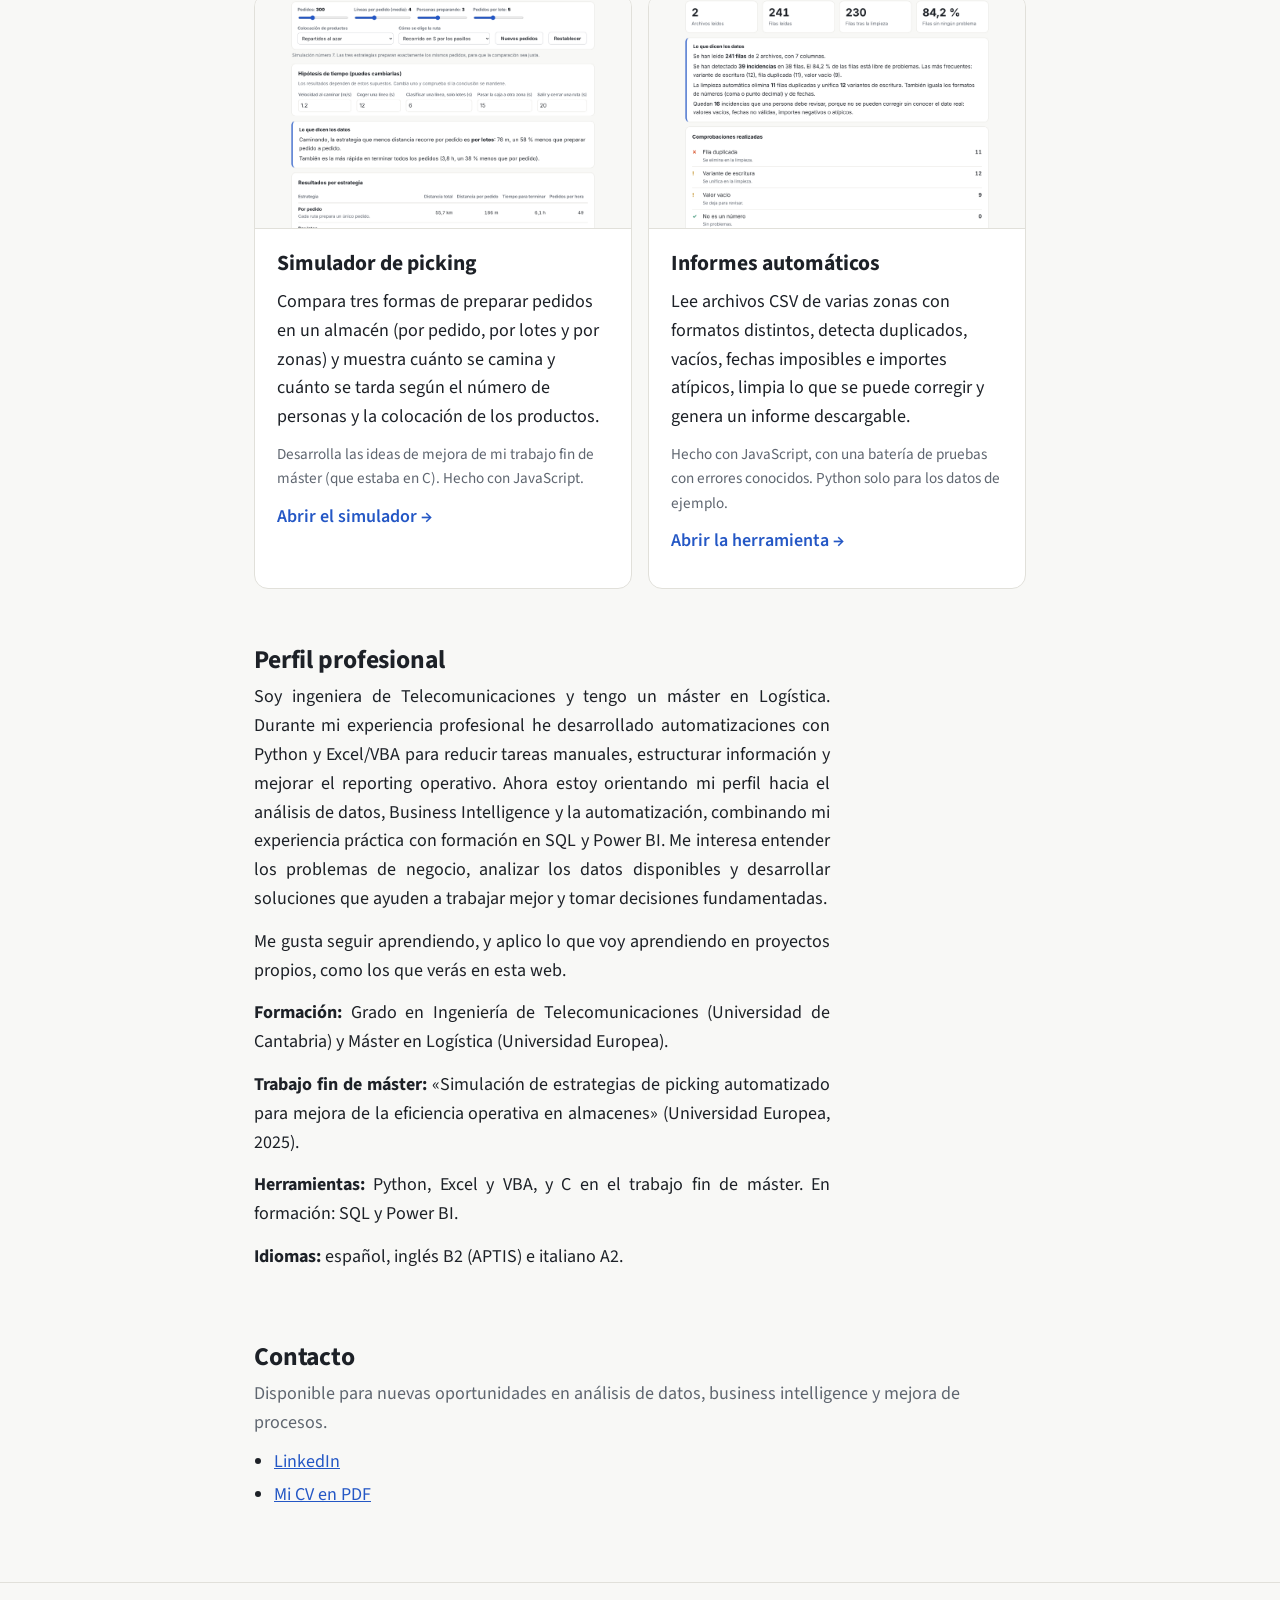
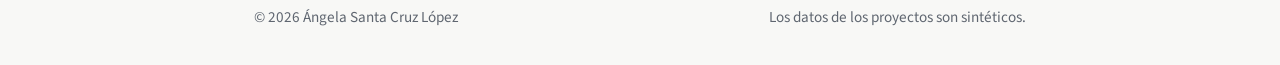
==== commit 8acc7d09: "Add files via upload" ====
--- a/index.html
+++ b/index.html
@@ -49,9 +49,9 @@
         <img src="dashboard.png" alt="Captura del dashboard Operations Intelligence con indicadores y gráfico de entregas a tiempo">
         <div class="body">
           <h3>Operations Intelligence</h3>
-          <p>Una empresa de distribución no sabe en qué rutas y almacenes se concentran los retrasos. El proyecto analiza dónde y por qué fallan las entregas: consultas SQL, análisis de causas, conclusiones y un panel interactivo, con una sección que valida los cálculos.</p>
+          <p>Una empresa de distribución no sabe en qué rutas y almacenes se concentran los retrasos. El proyecto analiza dónde y por qué fallan las entregas: consultas SQL, análisis de causas, conclusiones, un panel interactivo y un dashboard en Power BI, con una sección que valida los cálculos.</p>
           <p>Con <span id="fig-orders">3.000</span> pedidos simulados, el <span id="fig-ontime">79,2 %</span> llega a tiempo, y la ruta con más retrasos es <span id="fig-worst">Sur</span>.</p>
-          <p class="tools">Python (datos, análisis y validación), SQL en SQLite y JavaScript (panel). Power BI, todavía no.</p>
+          <p class="tools">Python (datos, análisis y validación), SQL en SQLite, JavaScript (panel) y Power BI (dashboard).</p>
           <p class="more" style="margin-top:12px">Abrir el análisis →</p>
         </div>
       </a>
--- a/style.css
+++ b/style.css
@@ -270,3 +270,20 @@
 td.w-single { background: #dbe6fa; color: #1b3f8f; }
 td.w-batch { background: #fbe1d6; color: #9a3a18; }
 td.w-zone { background: #d9efe5; color: #1d6b50; }
+.vbadge { display: block; margin: 16px 0 0; padding: 10px 16px; border-radius: 10px; background: #dcf1e8; color: #14573f; text-decoration: none; font-size: .97rem; }
+.vbadge span { text-decoration: underline; margin-left: 6px; white-space: nowrap; }
+.vstrip { display: grid; grid-template-columns: repeat(4, minmax(0,1fr)); gap: 16px; margin: 0 0 18px; }
+.vk { background: var(--card); border: 1px solid var(--rule); border-left: 4px solid #2a8a6a; border-radius: 14px; padding: 14px 18px; }
+.vk b { display: block; font-size: 1.8rem; line-height: 1.2; font-variant-numeric: tabular-nums; }
+.vk span { color: var(--muted); font-size: .93rem; }
+.concl { background: var(--card); border: 1px solid var(--rule); border-radius: 14px; padding: 16px 22px 18px; margin-bottom: 14px; }
+.concl h3 { margin: 0 0 10px; font-size: 1.1rem; }
+.concl .qn { display: inline-block; width: 24px; height: 24px; line-height: 24px; text-align: center; border-radius: 50%; background: var(--blue-soft); color: var(--blue); font-size: .85rem; margin-right: 10px; }
+.c3 { display: grid; grid-template-columns: repeat(3, minmax(0,1fr)); gap: 20px; }
+.c3 b { font-size: .8rem; text-transform: uppercase; letter-spacing: .06em; color: var(--muted); }
+.c3 p { margin: 4px 0 0; font-size: .98rem; }
+@media (max-width: 800px) { .vstrip { grid-template-columns: repeat(2, minmax(0,1fr)); } .c3 { grid-template-columns: 1fr; gap: 12px; } }
+.shots { display: grid; gap: 18px; }
+.shots figure { margin: 0; background: var(--card); border: 1px solid var(--rule); border-radius: 14px; padding: 10px; }
+.shots img { width: 100%; height: auto; display: block; border-radius: 8px; }
+.shots figcaption { color: var(--muted); font-size: .95rem; padding: 8px 6px 2px; }
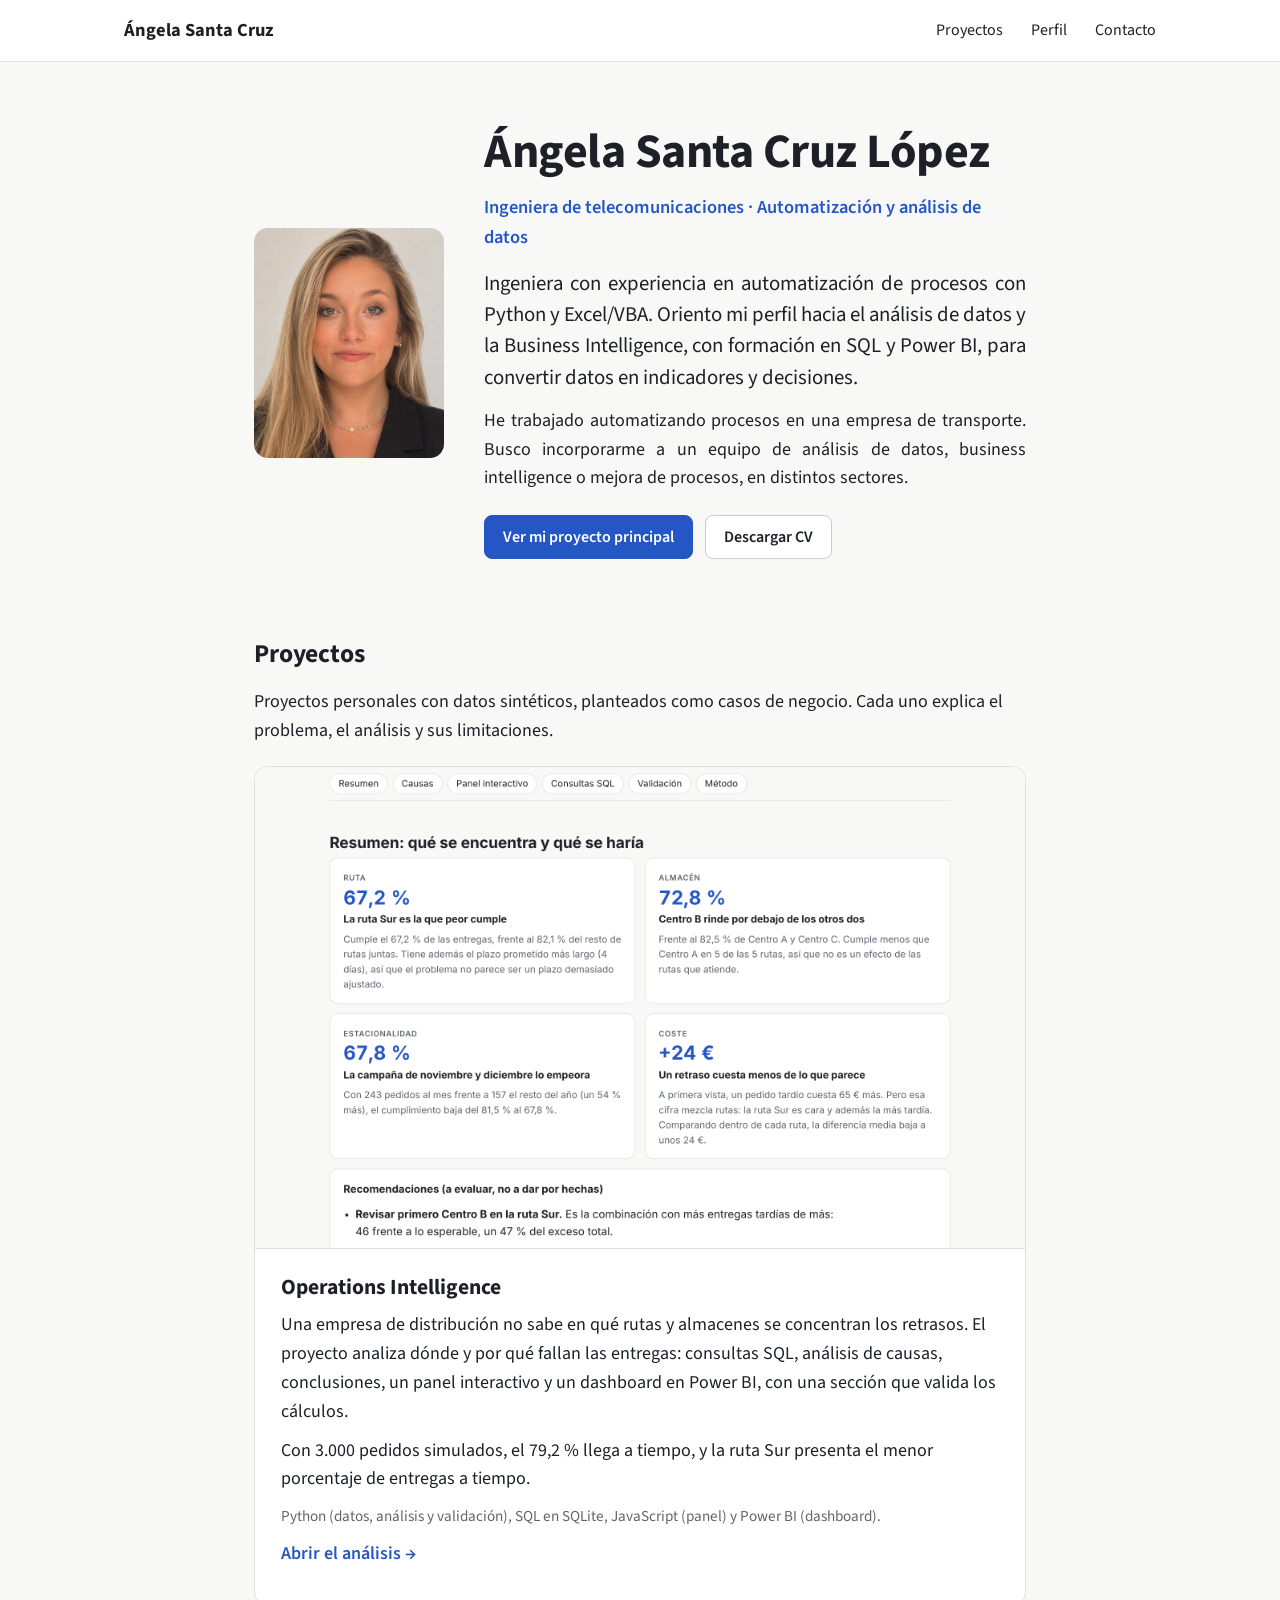
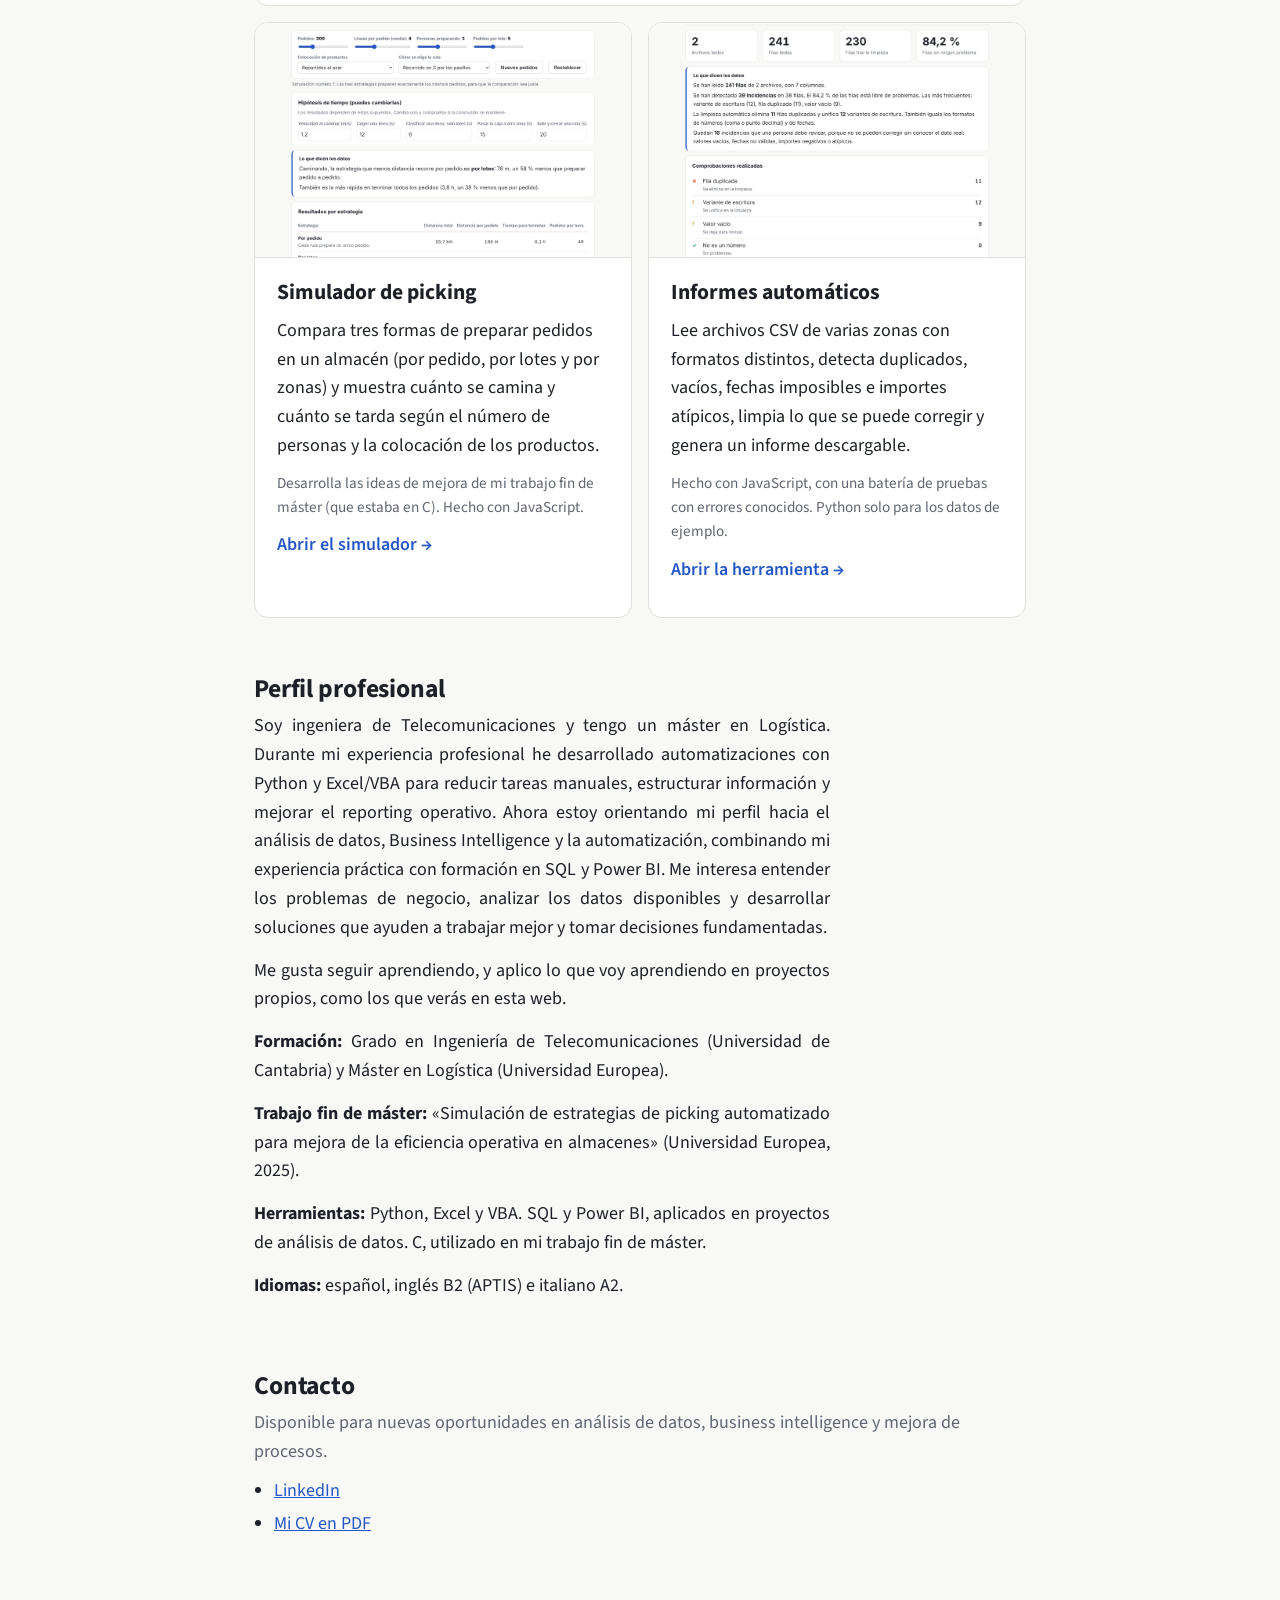
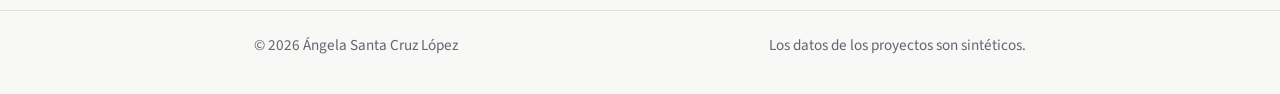
==== commit be1fc9e2: "Add files via upload" ====
--- a/index.html
+++ b/index.html
@@ -50,7 +50,7 @@
         <div class="body">
           <h3>Operations Intelligence</h3>
           <p>Una empresa de distribución no sabe en qué rutas y almacenes se concentran los retrasos. El proyecto analiza dónde y por qué fallan las entregas: consultas SQL, análisis de causas, conclusiones, un panel interactivo y un dashboard en Power BI, con una sección que valida los cálculos.</p>
-          <p>Con <span id="fig-orders">3.000</span> pedidos simulados, el <span id="fig-ontime">79,2 %</span> llega a tiempo, y la ruta con más retrasos es <span id="fig-worst">Sur</span>.</p>
+          <p>Con <span id="fig-orders">3.000</span> pedidos simulados, el <span id="fig-ontime">79,2 %</span> llega a tiempo, y la ruta <span id="fig-worst">Sur</span> presenta el menor porcentaje de entregas a tiempo.</p>
           <p class="tools">Python (datos, análisis y validación), SQL en SQLite, JavaScript (panel) y Power BI (dashboard).</p>
           <p class="more" style="margin-top:12px">Abrir el análisis →</p>
         </div>
@@ -85,7 +85,7 @@
         <p>Me gusta seguir aprendiendo, y aplico lo que voy aprendiendo en proyectos propios, como los que verás en esta web.</p>
         <p><b>Formación:</b> Grado en Ingeniería de Telecomunicaciones (Universidad de Cantabria) y Máster en Logística (Universidad Europea).</p>
         <p><b>Trabajo fin de máster:</b> «Simulación de estrategias de picking automatizado para mejora de la eficiencia operativa en almacenes» (Universidad Europea, 2025).</p>
-        <p><b>Herramientas:</b> Python, Excel y VBA, y C en el trabajo fin de máster. En formación: SQL y Power BI.</p>
+        <p><b>Herramientas:</b> Python, Excel y VBA. SQL y Power BI, aplicados en proyectos de análisis de datos. C, utilizado en mi trabajo fin de máster.</p>
         <p><b>Idiomas:</b> español, inglés B2 (APTIS) e italiano A2.</p>
       </div>
     </section>
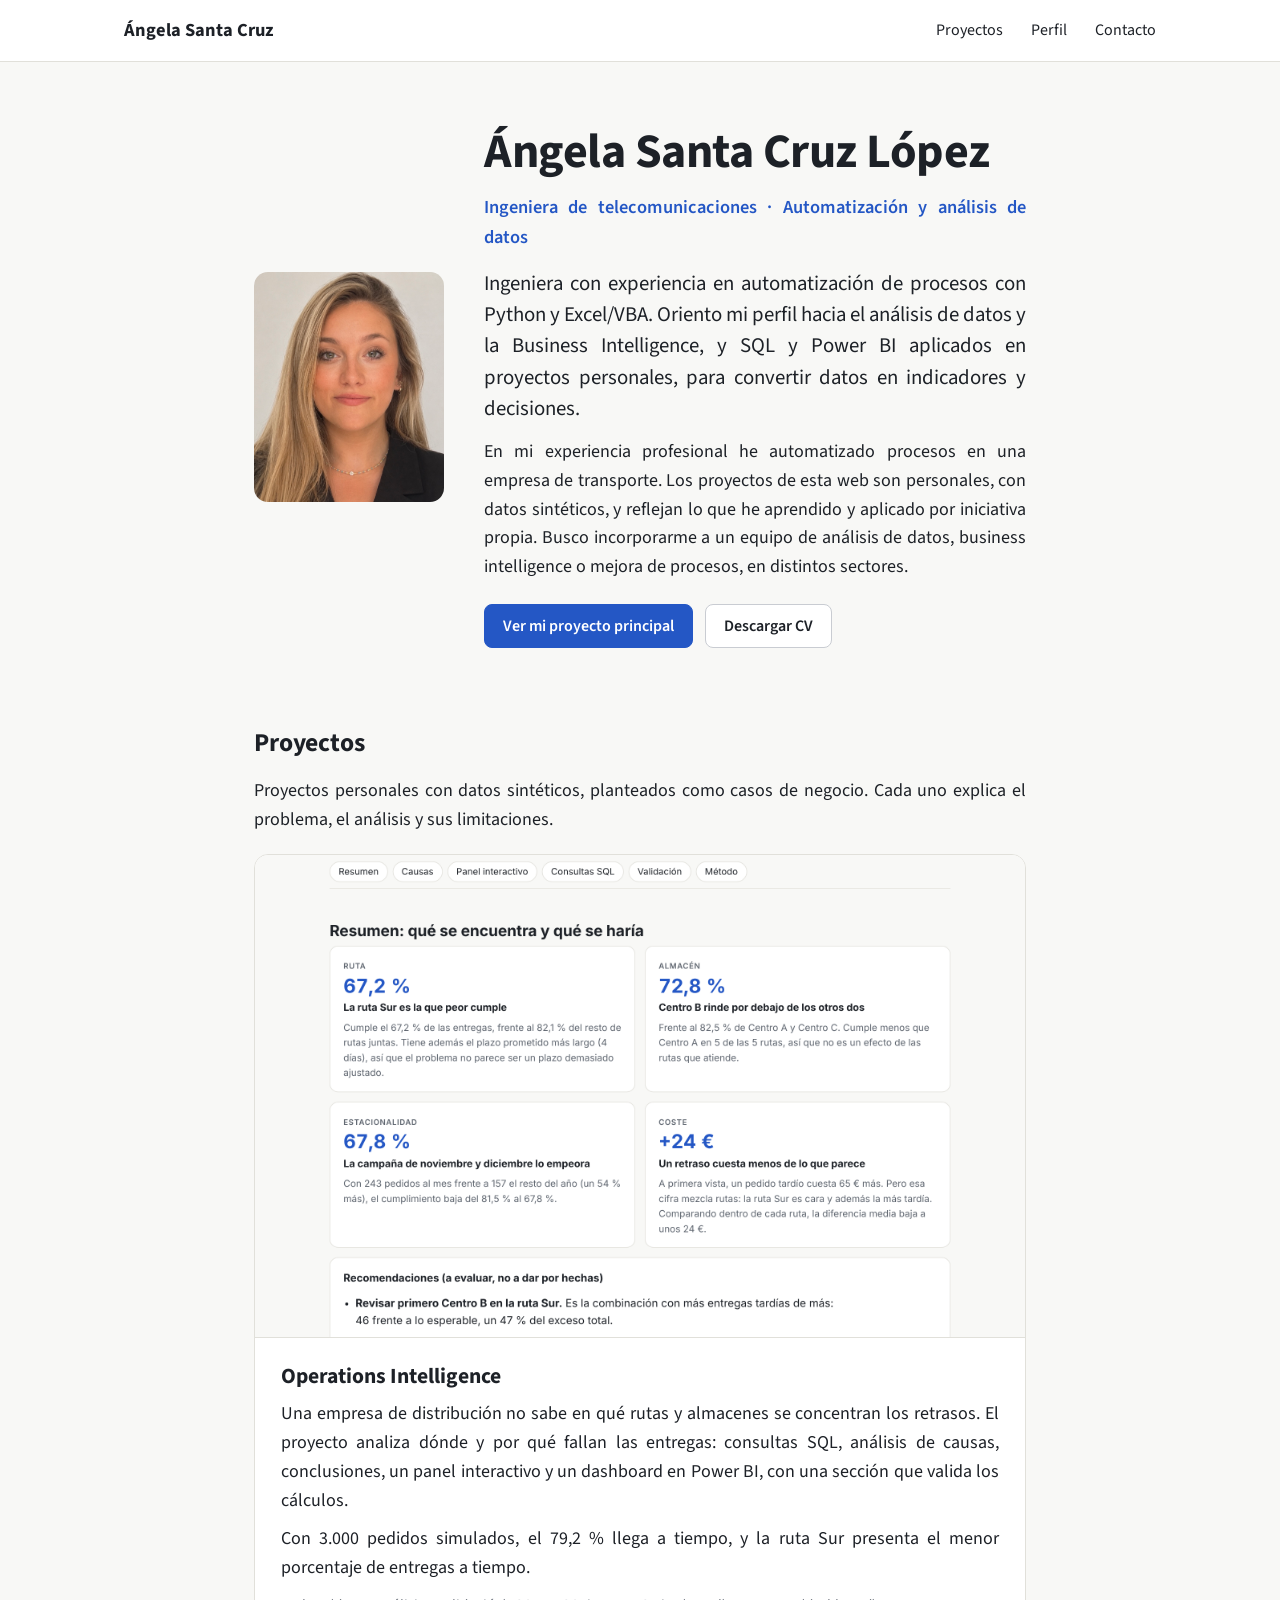
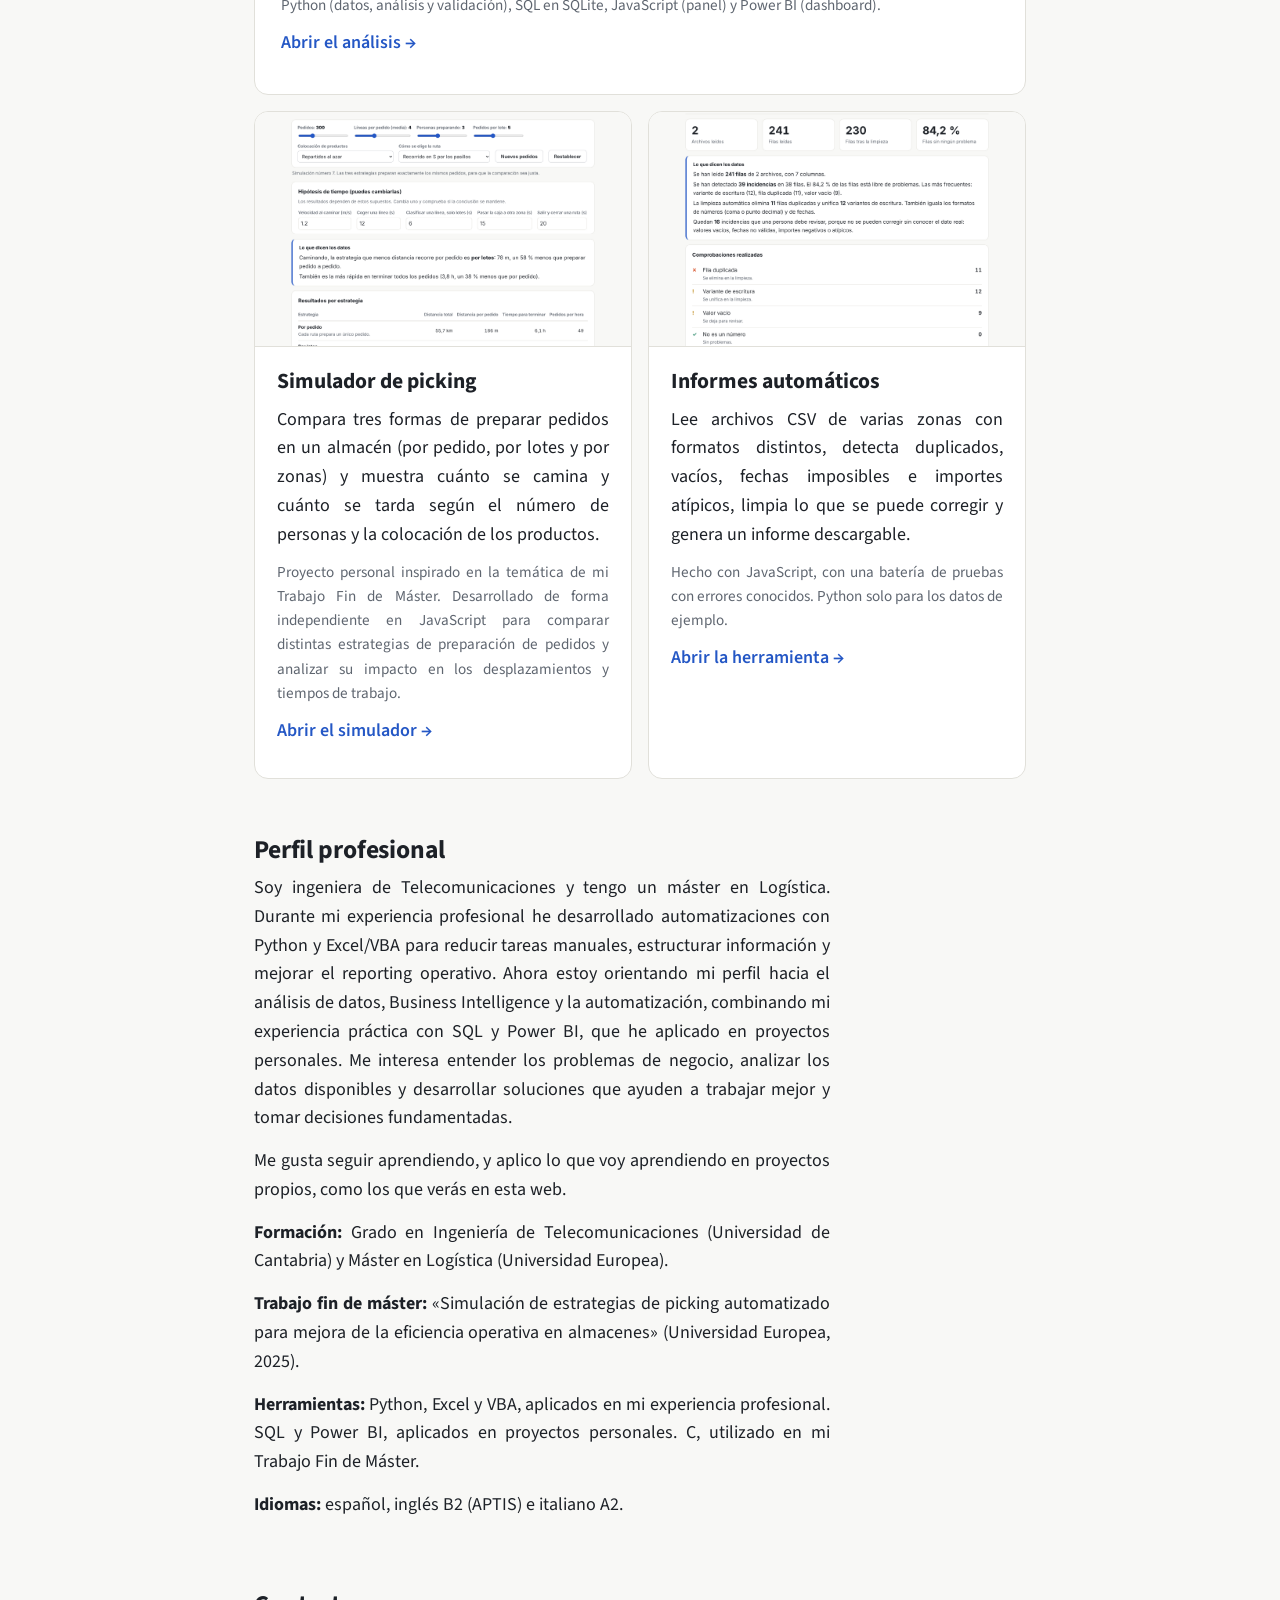
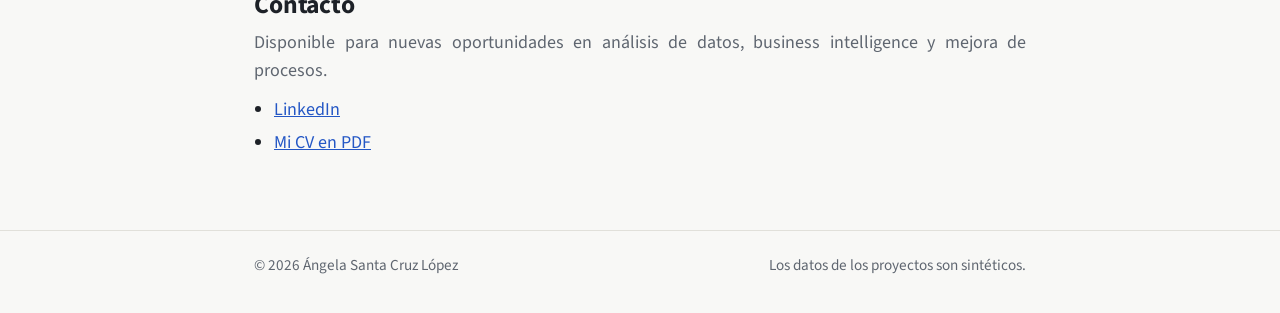
==== commit d29a677e: "Add files via upload" ====
--- a/index.html
+++ b/index.html
@@ -32,8 +32,8 @@
       <div>
         <h1>Ángela Santa Cruz López</h1>
         <p class="role">Ingeniera de telecomunicaciones · Automatización y análisis de datos</p>
-        <p class="lead">Ingeniera con experiencia en automatización de procesos con Python y Excel/VBA. Oriento mi perfil hacia el análisis de datos y la Business Intelligence, con formación en SQL y Power BI, para convertir datos en indicadores y decisiones.</p>
-        <p>He trabajado automatizando procesos en una empresa de transporte. Busco incorporarme a un equipo de análisis de datos, business intelligence o mejora de procesos, en distintos sectores.</p>
+        <p class="lead">Ingeniera con experiencia en automatización de procesos con Python y Excel/VBA. Oriento mi perfil hacia el análisis de datos y la Business Intelligence, y SQL y Power BI aplicados en proyectos personales, para convertir datos en indicadores y decisiones.</p>
+        <p>En mi experiencia profesional he automatizado procesos en una empresa de transporte. Los proyectos de esta web son personales, con datos sintéticos, y reflejan lo que he aprendido y aplicado por iniciativa propia. Busco incorporarme a un equipo de análisis de datos, business intelligence o mejora de procesos, en distintos sectores.</p>
         <div class="btn-row">
           <a class="btn primary" href="operations.html">Ver mi proyecto principal</a>
           <a class="btn" href="cv.pdf">Descargar CV</a>
@@ -62,7 +62,7 @@
           <div class="body">
             <h3>Simulador de picking</h3>
             <p>Compara tres formas de preparar pedidos en un almacén (por pedido, por lotes y por zonas) y muestra cuánto se camina y cuánto se tarda según el número de personas y la colocación de los productos.</p>
-            <p class="tools">Desarrolla las ideas de mejora de mi trabajo fin de máster (que estaba en C). Hecho con JavaScript.</p>
+            <p class="tools">Proyecto personal inspirado en la temática de mi Trabajo Fin de Máster. Desarrollado de forma independiente en JavaScript para comparar distintas estrategias de preparación de pedidos y analizar su impacto en los desplazamientos y tiempos de trabajo.</p>
             <p class="more" style="margin-top:12px">Abrir el simulador →</p>
           </div>
         </a>
@@ -81,11 +81,11 @@
     <section class="block" id="perfil">
       <h2>Perfil profesional</h2>
       <div class="prose">
-        <p>Soy ingeniera de Telecomunicaciones y tengo un máster en Logística. Durante mi experiencia profesional he desarrollado automatizaciones con Python y Excel/VBA para reducir tareas manuales, estructurar información y mejorar el reporting operativo. Ahora estoy orientando mi perfil hacia el análisis de datos, Business Intelligence y la automatización, combinando mi experiencia práctica con formación en SQL y Power BI. Me interesa entender los problemas de negocio, analizar los datos disponibles y desarrollar soluciones que ayuden a trabajar mejor y tomar decisiones fundamentadas.</p>
+        <p>Soy ingeniera de Telecomunicaciones y tengo un máster en Logística. Durante mi experiencia profesional he desarrollado automatizaciones con Python y Excel/VBA para reducir tareas manuales, estructurar información y mejorar el reporting operativo. Ahora estoy orientando mi perfil hacia el análisis de datos, Business Intelligence y la automatización, combinando mi experiencia práctica con SQL y Power BI, que he aplicado en proyectos personales. Me interesa entender los problemas de negocio, analizar los datos disponibles y desarrollar soluciones que ayuden a trabajar mejor y tomar decisiones fundamentadas.</p>
         <p>Me gusta seguir aprendiendo, y aplico lo que voy aprendiendo en proyectos propios, como los que verás en esta web.</p>
         <p><b>Formación:</b> Grado en Ingeniería de Telecomunicaciones (Universidad de Cantabria) y Máster en Logística (Universidad Europea).</p>
         <p><b>Trabajo fin de máster:</b> «Simulación de estrategias de picking automatizado para mejora de la eficiencia operativa en almacenes» (Universidad Europea, 2025).</p>
-        <p><b>Herramientas:</b> Python, Excel y VBA. SQL y Power BI, aplicados en proyectos de análisis de datos. C, utilizado en mi trabajo fin de máster.</p>
+        <p><b>Herramientas:</b> Python, Excel y VBA, aplicados en mi experiencia profesional. SQL y Power BI, aplicados en proyectos personales. C, utilizado en mi Trabajo Fin de Máster.</p>
         <p><b>Idiomas:</b> español, inglés B2 (APTIS) e italiano A2.</p>
       </div>
     </section>
--- a/style.css
+++ b/style.css
@@ -287,3 +287,10 @@
 .shots figure { margin: 0; background: var(--card); border: 1px solid var(--rule); border-radius: 14px; padding: 10px; }
 .shots img { width: 100%; height: auto; display: block; border-radius: 8px; }
 .shots figcaption { color: var(--muted); font-size: .95rem; padding: 8px 6px 2px; }
+
+/* ---- Texto justificado en todo el sitio ---- */
+main p, main dd, main figcaption, .prose-list li, .finding p, .c3 p, .insight p, .notice, .tech, .method dd, .card p, details.query p {
+  text-align: justify; hyphens: auto; -webkit-hyphens: auto;
+}
+.kpi span, .vk span, .drop span, .drop b, .btn-row p, .field label, table p, .file-list li, .chips a, footer p, .brand, .lab { text-align: left; hyphens: manual; }
+.drop, .drop * { text-align: center; }
